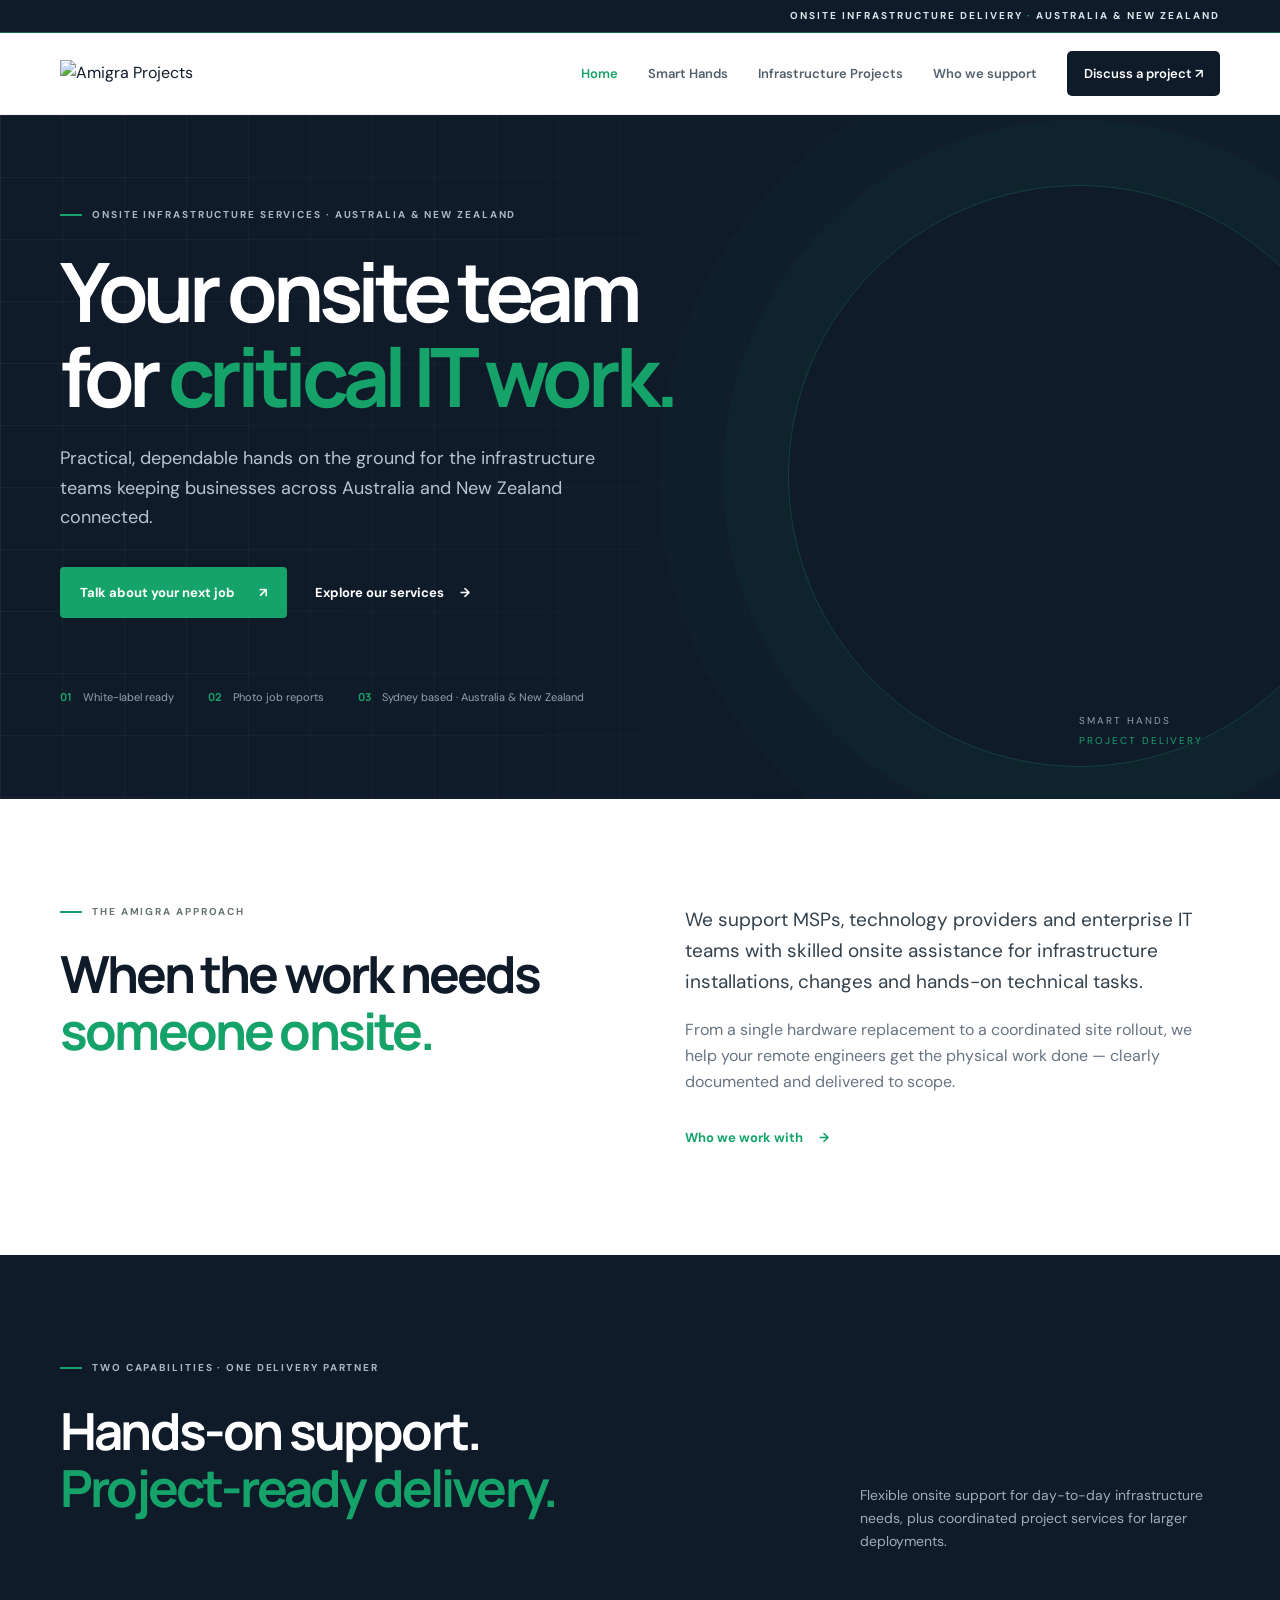
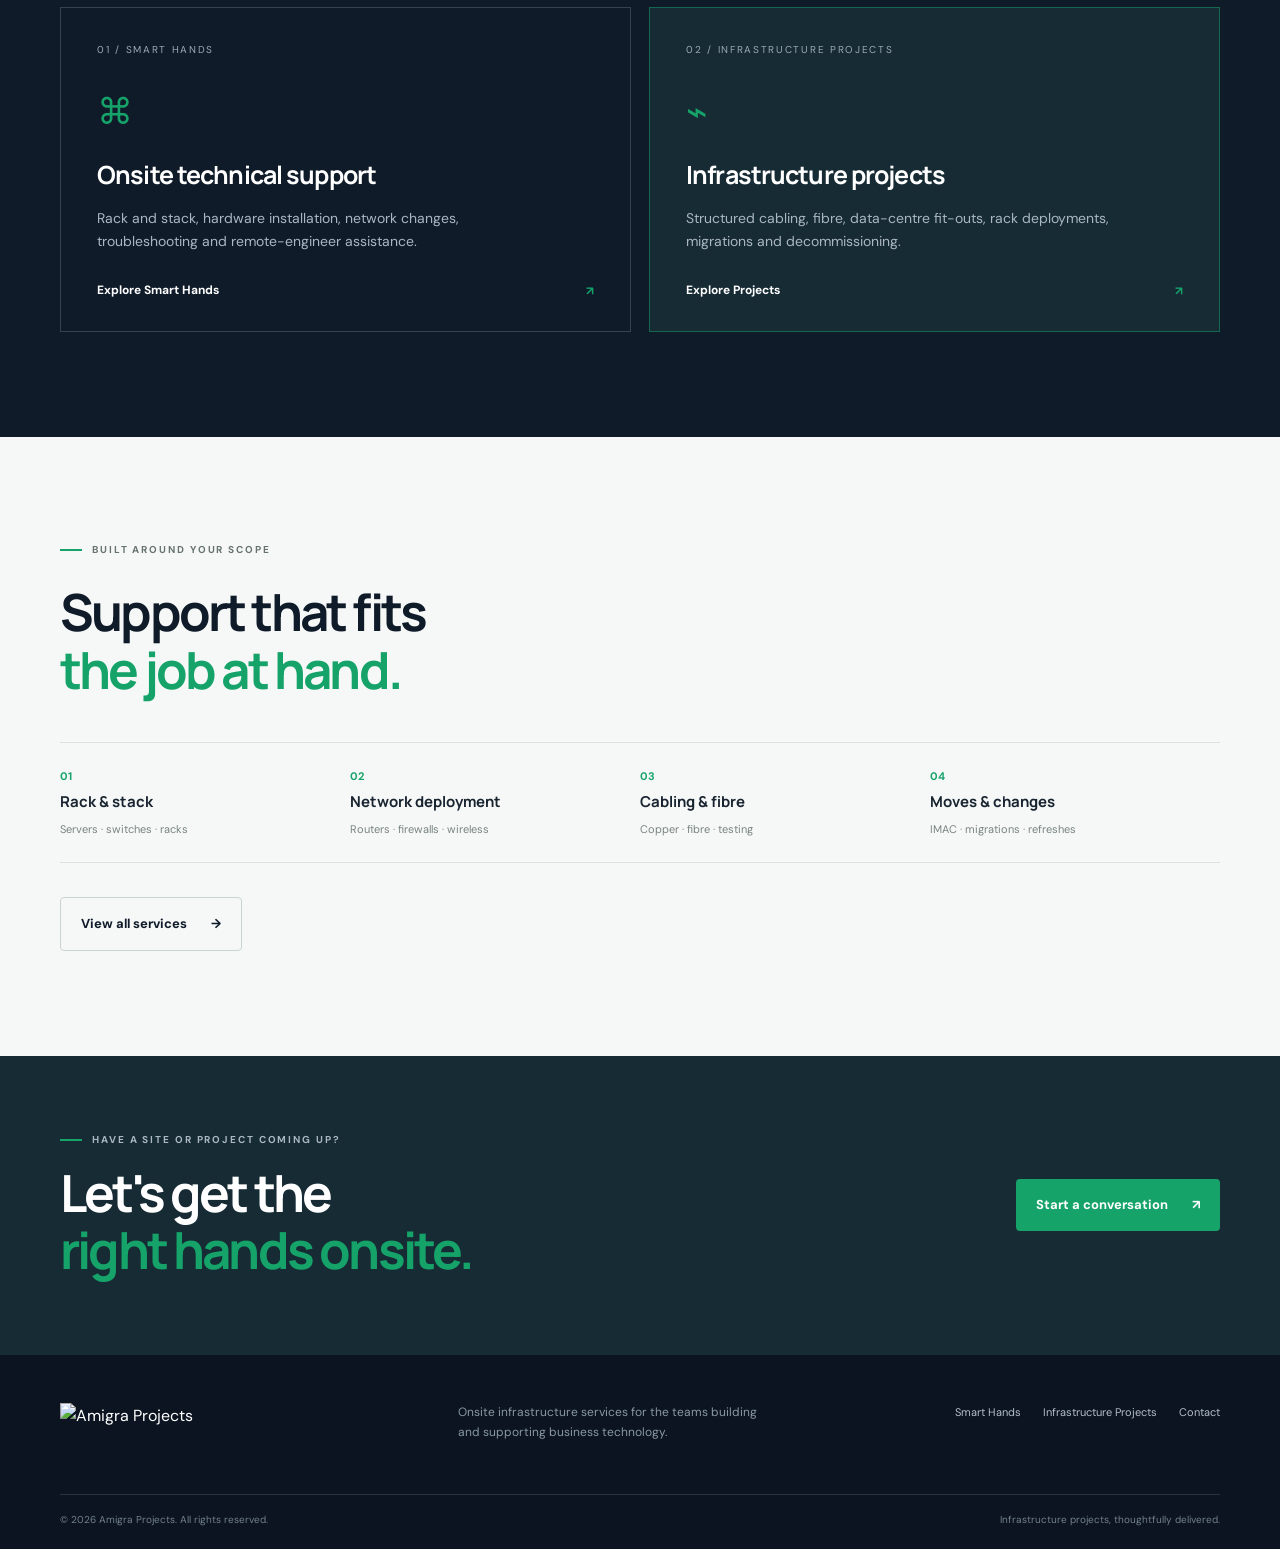
==== index.html @ 5168dd45 "Content fixes: rename projects section, dedupe audiences, proof points, footer and meta cleanup Co-A" ====
<!doctype html>
<html lang="en-AU">
<head>
<meta charset="utf-8"><meta name="viewport" content="width=device-width,initial-scale=1">
<title>Smart Hands by Amigra | Onsite IT Infrastructure Services</title>
<meta name="description" content="Reliable onsite IT infrastructure support across Sydney, Australia and New Zealand. Smart Hands, rack and stack, network deployments and Amigra Projects cabling services.">
<meta name="theme-color" content="#101b2a">
<meta property="og:title" content="Smart Hands by Amigra"><meta property="og:description" content="Onsite infrastructure support and project delivery for IT teams across Australia and New Zealand."><meta property="og:type" content="website">
<link rel="icon" href="assets/favicon.svg" type="image/svg+xml"><link rel="stylesheet" href="assets/styles.css"><script defer src="assets/main.js"></script>
<script type="application/ld+json">{"@context":"https://schema.org","@type":"ProfessionalService","name":"Amigra Projects — Smart Hands & Infrastructure Delivery","areaServed":["Sydney","New South Wales","Australia","New Zealand"],"description":"Onsite IT infrastructure support, data-centre smart hands and structured cabling project services.","telephone":"1300 947 473"}</script>
</head><body>
<div class="top-announcement">ONSITE INFRASTRUCTURE DELIVERY <span>·</span> AUSTRALIA &amp; NEW ZEALAND</div>
<header class="site-header"><div class="container nav-wrap"><a class="brand" href="index.html" aria-label="Smart Hands by Amigra home"><img class="brand-logo" src="https://static.wixstatic.com/media/4914d1_0ee998f72b7040d1827b56de240fd44d~mv2.png" alt="Amigra Projects"></a><button class="menu-toggle" aria-label="Open menu" aria-expanded="false">☰</button><nav class="nav"><a class="active" href="index.html">Home</a><a href="services.html">Smart Hands</a><a href="projects.html">Infrastructure Projects</a><a href="industries.html">Who we support</a><a href="contact.html" class="nav-cta">Discuss a project <span>↗</span></a></nav></div></header>
<main>
<section class="hero"><div class="hero-grid"></div><div class="container hero-inner"><div class="eyebrow"><i></i> ONSITE INFRASTRUCTURE SERVICES · AUSTRALIA &amp; NEW ZEALAND</div><h1>Your onsite team<br>for <em>critical IT work.</em></h1><p class="hero-lead">Practical, dependable hands on the ground for the infrastructure teams keeping businesses across Australia and New Zealand connected.</p><div class="hero-actions"><a class="btn btn-green" href="contact.html">Talk about your next job <span>↗</span></a><a class="text-link light-link" href="services.html">Explore our services <span>→</span></a></div><div class="hero-proof"><span><b>01</b> White-label ready</span><span><b>02</b> Photo job reports</span><span><b>03</b> Sydney based · Australia &amp; New Zealand</span></div></div><div class="hero-side-note">SMART HANDS<br><span>PROJECT DELIVERY</span></div></section>
<section class="intro section"><div class="container split"><div><div class="eyebrow dark"><i></i> THE AMIGRA APPROACH</div><h2>When the work needs<br><em>someone onsite.</em></h2></div><div class="intro-copy"><p class="large">We support MSPs, technology providers and enterprise IT teams with skilled onsite assistance for infrastructure installations, changes and hands-on technical tasks.</p><p>From a single hardware replacement to a coordinated site rollout, we help your remote engineers get the physical work done — clearly documented and delivered to scope.</p><a class="text-link" href="industries.html">Who we work with <span>→</span></a></div></div></section>
<section class="dark-section section"><div class="container"><div class="section-head"><div><div class="eyebrow"><i></i> TWO CAPABILITIES · ONE DELIVERY PARTNER</div><h2>Hands-on support.<br><em>Project-ready delivery.</em></h2></div><p>Flexible onsite support for day-to-day infrastructure needs, plus coordinated project services for larger deployments.</p></div><div class="cap-grid"><a class="cap-card" href="services.html"><div class="cap-no">01 / SMART HANDS</div><div class="cap-icon">⌘</div><h3>Onsite technical support</h3><p>Rack and stack, hardware installation, network changes, troubleshooting and remote-engineer assistance.</p><span class="card-link">Explore Smart Hands <b>↗</b></span></a><a class="cap-card featured" href="projects.html"><div class="cap-no">02 / INFRASTRUCTURE PROJECTS</div><div class="cap-icon">⌁</div><h3>Infrastructure projects</h3><p>Structured cabling, fibre, data-centre fit-outs, rack deployments, migrations and decommissioning.</p><span class="card-link">Explore Projects <b>↗</b></span></a></div></div></section>
<section class="services-strip section"><div class="container"><div class="eyebrow dark"><i></i> BUILT AROUND YOUR SCOPE</div><h2>Support that fits<br><em>the job at hand.</em></h2><div class="service-list"><div><span>01</span><b>Rack &amp; stack</b><small>Servers · switches · racks</small></div><div><span>02</span><b>Network deployment</b><small>Routers · firewalls · wireless</small></div><div><span>03</span><b>Cabling &amp; fibre</b><small>Copper · fibre · testing</small></div><div><span>04</span><b>Moves &amp; changes</b><small>IMAC · migrations · refreshes</small></div></div><a class="btn btn-outline" href="services.html">View all services <span>→</span></a></div></section>
<section class="cta-band"><div class="container cta-inner"><div><div class="eyebrow"><i></i> HAVE A SITE OR PROJECT COMING UP?</div><h2>Let's get the<br><em>right hands onsite.</em></h2></div><a class="btn btn-green" href="contact.html">Start a conversation <span>↗</span></a></div></section>
</main><footer class="footer"><div class="container footer-top"><a class="brand footer-brand" href="index.html"><img class="brand-logo footer-logo" src="https://static.wixstatic.com/media/4914d1_bea591e309a84edfba196f9904a53288~mv2.png" alt="Amigra Projects"></a><p>Onsite infrastructure services for the teams building and supporting business technology.</p><div class="footer-links"><a href="services.html">Smart Hands</a><a href="projects.html">Infrastructure Projects</a><a href="contact.html">Contact</a></div></div><div class="container footer-bottom"><span>© <span data-year></span> Amigra Projects. All rights reserved.</span><span>Infrastructure projects, thoughtfully delivered.</span></div></footer>
</body></html>
---- assets/styles.css ----
@import url('https://fonts.googleapis.com/css2?family=DM+Sans:wght@400;500;600;700&family=Manrope:wght@400;500;600;700;800&display=swap');
:root{--green:#16A36A;--green2:#20bb7c;--navy:#101b2a;--navy2:#172638;--ink:#182330;--muted:#687482;--paper:#f6f8f7;--line:#e4e9e6;--white:#fff}*{box-sizing:border-box}html{scroll-behavior:smooth}body{margin:0;color:var(--ink);background:#fff;font-family:'DM Sans',Arial,sans-serif;font-size:16px;line-height:1.65}h1,h2,h3,b{font-family:Manrope,'DM Sans',sans-serif}h1,h2,h3,p{margin-top:0}h1{font-size:clamp(3rem,6.4vw,5.8rem);line-height:1.04;letter-spacing:-.065em;font-weight:700}h2{font-size:clamp(2.2rem,4vw,3.7rem);line-height:1.12;letter-spacing:-.055em;font-weight:700}h3{letter-spacing:-.035em}.container{width:min(1160px,calc(100% - 48px));margin:auto}.site-header{height:82px;display:flex;align-items:center;background:#fff;position:relative;z-index:20;border-bottom:1px solid #edf0ee}.nav-wrap{display:flex;align-items:center;justify-content:space-between}.brand{display:flex;align-items:center;gap:12px;text-decoration:none;color:var(--navy)}.brand-mark{width:42px;height:42px;border:2px solid var(--navy);border-radius:12px;display:grid;place-items:center;font:800 24px Manrope;position:relative}.brand-mark span{position:absolute;width:9px;height:9px;background:var(--green);border-radius:50%;right:3px;top:3px}.brand-copy{display:flex;flex-direction:column;line-height:1.15}.brand-copy b{font-size:13px;letter-spacing:.12em}.brand-copy small{font-size:9px;letter-spacing:.15em;color:#73808a;margin-top:5px}.nav{display:flex;align-items:center;gap:30px}.nav a{text-decoration:none;color:#53606c;font-size:13px;font-weight:600}.nav a:hover,.nav a.active{color:var(--green)}.nav .nav-cta{background:var(--navy);color:white;padding:12px 17px;border-radius:5px}.nav .nav-cta:hover{background:var(--green);color:white}.menu-toggle{display:none;background:none;border:0;font-size:24px;color:var(--navy)}.hero{background:var(--navy);color:white;min-height:650px;position:relative;overflow:hidden;display:flex;align-items:center}.hero-grid{position:absolute;inset:0;background-image:linear-gradient(rgba(255,255,255,.045) 1px,transparent 1px),linear-gradient(90deg,rgba(255,255,255,.045) 1px,transparent 1px);background-size:62px 62px;mask-image:linear-gradient(90deg,black,transparent 85%)}.hero:after{content:"";position:absolute;width:580px;height:580px;border:1px solid rgba(22,163,106,.28);border-radius:50%;right:-90px;top:70px;box-shadow:0 0 0 65px rgba(22,163,106,.035),0 0 0 130px rgba(22,163,106,.025)}.hero-inner{position:relative;z-index:2;padding:92px 0}.eyebrow{font-size:10px;letter-spacing:.19em;font-weight:700;color:#aab7c4;display:flex;align-items:center;gap:10px;margin-bottom:25px}.eyebrow i{display:inline-block;width:22px;height:2px;background:var(--green)}.eyebrow.dark{color:#66736f}.hero h1{max-width:760px;margin-bottom:25px}.hero h1 em,.page-hero h1 em,.section h2 em,.cta-band h2 em{font-style:normal;color:var(--green)}.hero-lead{max-width:590px;color:#b9c4ce;font-size:18px;line-height:1.65;margin-bottom:34px}.hero-actions{display:flex;align-items:center;gap:28px}.btn{display:inline-flex;align-items:center;justify-content:center;gap:24px;padding:15px 20px;text-decoration:none;font-weight:700;font-size:13px;border-radius:4px;transition:.2s}.btn-green{background:var(--green);color:#fff}.btn-green:hover{background:var(--green2);transform:translateY(-2px)}.text-link{display:inline-flex;gap:16px;align-items:center;color:var(--green);font-weight:700;font-size:13px;text-decoration:none}.light-link{color:#fff}.hero-proof{display:flex;gap:34px;margin-top:70px;color:#93a2af;font-size:11px}.hero-proof b{color:var(--green);margin-right:8px}.hero-side-note{position:absolute;right:6%;bottom:48px;z-index:2;color:#8fa0ad;font-size:10px;letter-spacing:.2em;line-height:2}.hero-side-note span{color:var(--green)}.section{padding:105px 0}.split{display:grid;grid-template-columns:1fr 1fr;gap:90px;align-items:start}.intro{background:#fff}.intro h2,.section h2{color:var(--navy)}.intro-copy{max-width:520px}.large{font-size:19px;line-height:1.65;color:#33414c}.intro-copy p:not(.large){color:var(--muted);margin-bottom:28px}.dark-section{background:var(--navy);color:white}.dark-section h2{color:white}.section-head{display:flex;justify-content:space-between;gap:50px;align-items:end;margin-bottom:48px}.section-head>p{max-width:360px;color:#9eacb8;font-size:14px;margin:0 0 6px}.cap-grid{display:grid;grid-template-columns:1fr 1fr;gap:18px}.cap-card{display:block;padding:34px 36px 30px;border:1px solid #344354;text-decoration:none;color:white;min-height:320px;transition:.25s}.cap-card:hover{border-color:var(--green);transform:translateY(-4px)}.cap-card.featured{background:#172b35;border-color:rgba(22,163,106,.5)}.cap-no{font-size:10px;letter-spacing:.17em;color:#9aabb7}.cap-icon{font-size:36px;color:var(--green);margin:24px 0 12px}.cap-card h3{font-size:25px;margin-bottom:12px}.cap-card p{font-size:14px;color:#aab7c2;max-width:430px}.card-link{display:flex;justify-content:space-between;margin-top:28px;color:#fff;font-size:12px;font-weight:700}.card-link b{color:var(--green)}.services-strip{background:var(--paper)}.services-strip h2{margin-bottom:44px}.service-list{display:grid;grid-template-columns:repeat(4,1fr);border-top:1px solid #dce3df;border-bottom:1px solid #dce3df;margin-bottom:34px}.service-list>div{padding:24px 20px 24px 0;display:flex;flex-direction:column;gap:5px}.service-list span,.detail-card>span,.audience-grid article>span{font-size:11px;color:var(--green);font-weight:700}.service-list b{font-size:15px}.service-list small{font-size:11px;color:#78847f}.btn-outline{border:1px solid #cbd5cf;color:var(--navy)}.btn-outline:hover{border-color:var(--green);color:var(--green)}.cta-band{background:#172b35;color:white;padding:76px 0}.cta-inner{display:flex;justify-content:space-between;align-items:center;gap:40px}.cta-band h2{margin:0;color:#fff;font-size:clamp(2.4rem,4vw,3.6rem)}.cta-band .eyebrow{margin-bottom:16px}.footer{background:#0b1420;color:#a6b1bb;padding:48px 0 20px}.footer-top{display:grid;grid-template-columns:1fr 1fr 1fr;gap:35px;align-items:start;padding-bottom:40px}.footer-brand{color:#fff}.footer-top p{max-width:310px;font-size:12px;color:#8998a5}.footer-links{display:flex;flex-wrap:wrap;gap:12px 22px;justify-content:flex-end}.footer-links a{color:#b4c0c9;text-decoration:none;font-size:11px}.footer-links a:hover{color:var(--green)}.footer-bottom{border-top:1px solid #273340;padding-top:17px;display:flex;justify-content:space-between;font-size:10px;color:#73818d}.page-hero{background:var(--navy);color:white;padding:100px 0 105px;position:relative;overflow:hidden}.page-hero:after{content:"";position:absolute;right:-120px;top:-230px;width:560px;height:560px;border:1px solid rgba(22,163,106,.3);border-radius:50%;box-shadow:0 0 0 60px rgba(22,163,106,.035),0 0 0 120px rgba(22,163,106,.025)}.page-hero .container{position:relative;z-index:1}.page-hero h1{font-size:clamp(3rem,5.7vw,5rem);margin-bottom:22px}.page-hero p{max-width:650px;color:#b4c0ca;font-size:17px}.detail-grid{display:grid;grid-template-columns:repeat(3,1fr);gap:14px}.detail-card{padding:27px 26px 25px;border:1px solid var(--line);min-height:225px;background:#fff}.detail-card h3{font-size:19px;color:var(--navy);margin:18px 0 10px}.detail-card p{font-size:13px;color:#697681;line-height:1.65;margin-bottom:15px}.detail-card small{font-size:10px;line-height:1.6;color:var(--green);font-weight:600}.light-head>p{color:#718079}.process-list>div{display:flex;gap:25px;padding:0 0 24px;margin-bottom:24px;border-bottom:1px solid #314152}.process-list>div>b{font-size:12px;color:var(--green)}.process-list h3{font-size:17px;margin:0 0 7px}.process-list p{font-size:13px;color:#a7b4bf;margin:0}.project-hero{background:#f2f6f3;color:var(--navy)}.project-hero .eyebrow{color:#60706a}.project-hero h1{color:var(--navy)}.project-hero p{color:#65736e}.project-hero:after{border-color:rgba(22,163,106,.24)}.green-word{color:var(--green)!important}.project-wordmark{margin-top:28px;display:flex;flex-direction:column;line-height:1}.project-wordmark span{font:800 48px Manrope;letter-spacing:-.08em;color:#141c22}.project-wordmark b{font-size:11px;letter-spacing:.28em;color:var(--green);margin-top:6px}.fine-print{font-size:11px;color:#78847f;margin-top:25px;max-width:850px}.audience-grid{display:grid;grid-template-columns:repeat(3,1fr);gap:0;border-top:1px solid var(--line);border-left:1px solid var(--line)}.audience-grid article{padding:30px;border-right:1px solid var(--line);border-bottom:1px solid var(--line);min-height:205px}.audience-grid h3{font-size:19px;color:var(--navy);margin:20px 0 9px}.audience-grid p{font-size:13px;color:#718079;margin:0}.contact-hero{padding-bottom:90px}.contact-layout{display:grid;grid-template-columns:1fr 1fr;gap:90px}.contact-layout h2{color:var(--navy)}.contact-note{margin-top:40px;padding-top:22px;border-top:1px solid var(--line);display:flex;flex-direction:column;gap:7px;font-size:13px}.contact-note span{color:#718079}.contact-note a{color:var(--green);font-weight:700;text-decoration:none;margin-top:8px}.contact-panel{background:var(--paper);padding:36px}.contact-panel h3{font-size:23px;color:var(--navy)}.contact-panel p{color:#65736e;font-size:14px}.contact-panel small{display:block;color:#7b8782;font-size:11px;margin-top:17px}.full{width:100%}
@media(max-width:850px){.nav{gap:15px}.nav a{font-size:11px}.hero{min-height:610px}.split{gap:45px}.section{padding:78px 0}.detail-grid{grid-template-columns:repeat(2,1fr)}.audience-grid{grid-template-columns:repeat(2,1fr)}.footer-top{grid-template-columns:1fr 1fr}.footer-links{justify-content:flex-start;grid-column:1/-1}}
@media(max-width:650px){.container{width:min(100% - 36px,1160px)}.site-header{height:72px}.menu-toggle{display:block}.nav{display:none;position:absolute;top:71px;left:0;right:0;background:#fff;padding:18px 24px 24px;box-shadow:0 15px 20px rgba(0,0,0,.1);align-items:stretch;flex-direction:column;gap:0}.nav.open{display:flex}.nav a{padding:13px 0;font-size:13px}.nav .nav-cta{padding:13px 15px;margin-top:8px}.hero-inner{padding:75px 0}.hero{min-height:620px}.hero h1{font-size:clamp(2.9rem,13vw,4.5rem)}.hero-lead{font-size:16px}.hero-actions{align-items:flex-start;flex-direction:column;gap:18px}.hero-proof{flex-direction:column;gap:10px;margin-top:45px}.hero-side-note{display:none}.split,.contact-layout{grid-template-columns:1fr;gap:35px}.section-head{display:block}.section-head>p{margin-top:20px}.cap-grid{grid-template-columns:1fr}.cap-card{min-height:275px;padding:28px}.service-list{grid-template-columns:repeat(2,1fr)}.service-list>div{padding:18px 10px 18px 0}.cta-inner{display:block}.cta-inner .btn{margin-top:28px}.footer-top{grid-template-columns:1fr;gap:20px}.footer-links{grid-column:auto;justify-content:flex-start}.footer-bottom{flex-direction:column;gap:7px}.page-hero{padding:75px 0 80px}.page-hero h1{font-size:clamp(2.8rem,12vw,4.3rem)}.detail-grid,.audience-grid{grid-template-columns:1fr}.detail-card{min-height:auto}.audience-grid article{min-height:auto;padding:24px}.project-wordmark span{font-size:42px}.contact-panel{padding:27px}}
.brand-logo{display:block;width:172px;height:auto;max-height:58px;object-fit:contain}.brand{flex-shrink:0}
.footer-brand .footer-logo{width:160px;height:auto;max-height:56px;object-fit:contain}

/* ---- Contact form (GitHub Pages version) ---- */
.contact-form{display:flex;flex-direction:column;gap:14px;margin-top:22px}.contact-form .row{display:grid;grid-template-columns:1fr 1fr;gap:14px}.contact-form label{display:flex;flex-direction:column;gap:6px;font-size:11px;font-weight:700;letter-spacing:.08em;text-transform:uppercase;color:#4d5b57}.contact-form input,.contact-form select,.contact-form textarea{font:inherit;font-size:14px;color:var(--ink);background:#fff;border:1px solid #d6dfda;border-radius:4px;padding:12px 13px;width:100%;transition:border-color .2s}.contact-form textarea{min-height:120px;resize:vertical}.contact-form input:focus,.contact-form select:focus,.contact-form textarea:focus{outline:none;border-color:var(--green);box-shadow:0 0 0 3px rgba(22,163,106,.12)}.contact-form button{border:0;cursor:pointer;font-family:inherit}.contact-form button:disabled{opacity:.6;cursor:wait}.hp{position:absolute!important;left:-9999px!important}.form-status{font-size:13px;margin:0;min-height:1em}.form-status.ok{color:var(--green);font-weight:700}.form-status.err{color:#c0392b;font-weight:700}
@media(max-width:650px){.contact-form .row{grid-template-columns:1fr}}

/* ---- Top announcement bar (all pages) ---- */
.top-announcement{background:#101b2a;color:#dce5e9;text-align:right;padding:9px max(24px,calc((100vw - 1160px)/2));font:700 10px/1.4 'DM Sans',Arial,sans-serif;letter-spacing:.2em;text-transform:uppercase;border-bottom:1px solid rgba(22,163,106,.55)}.top-announcement span{color:#16A36A}@media(max-width:650px){.top-announcement{font-size:9px;letter-spacing:.12em;padding:9px 18px}}
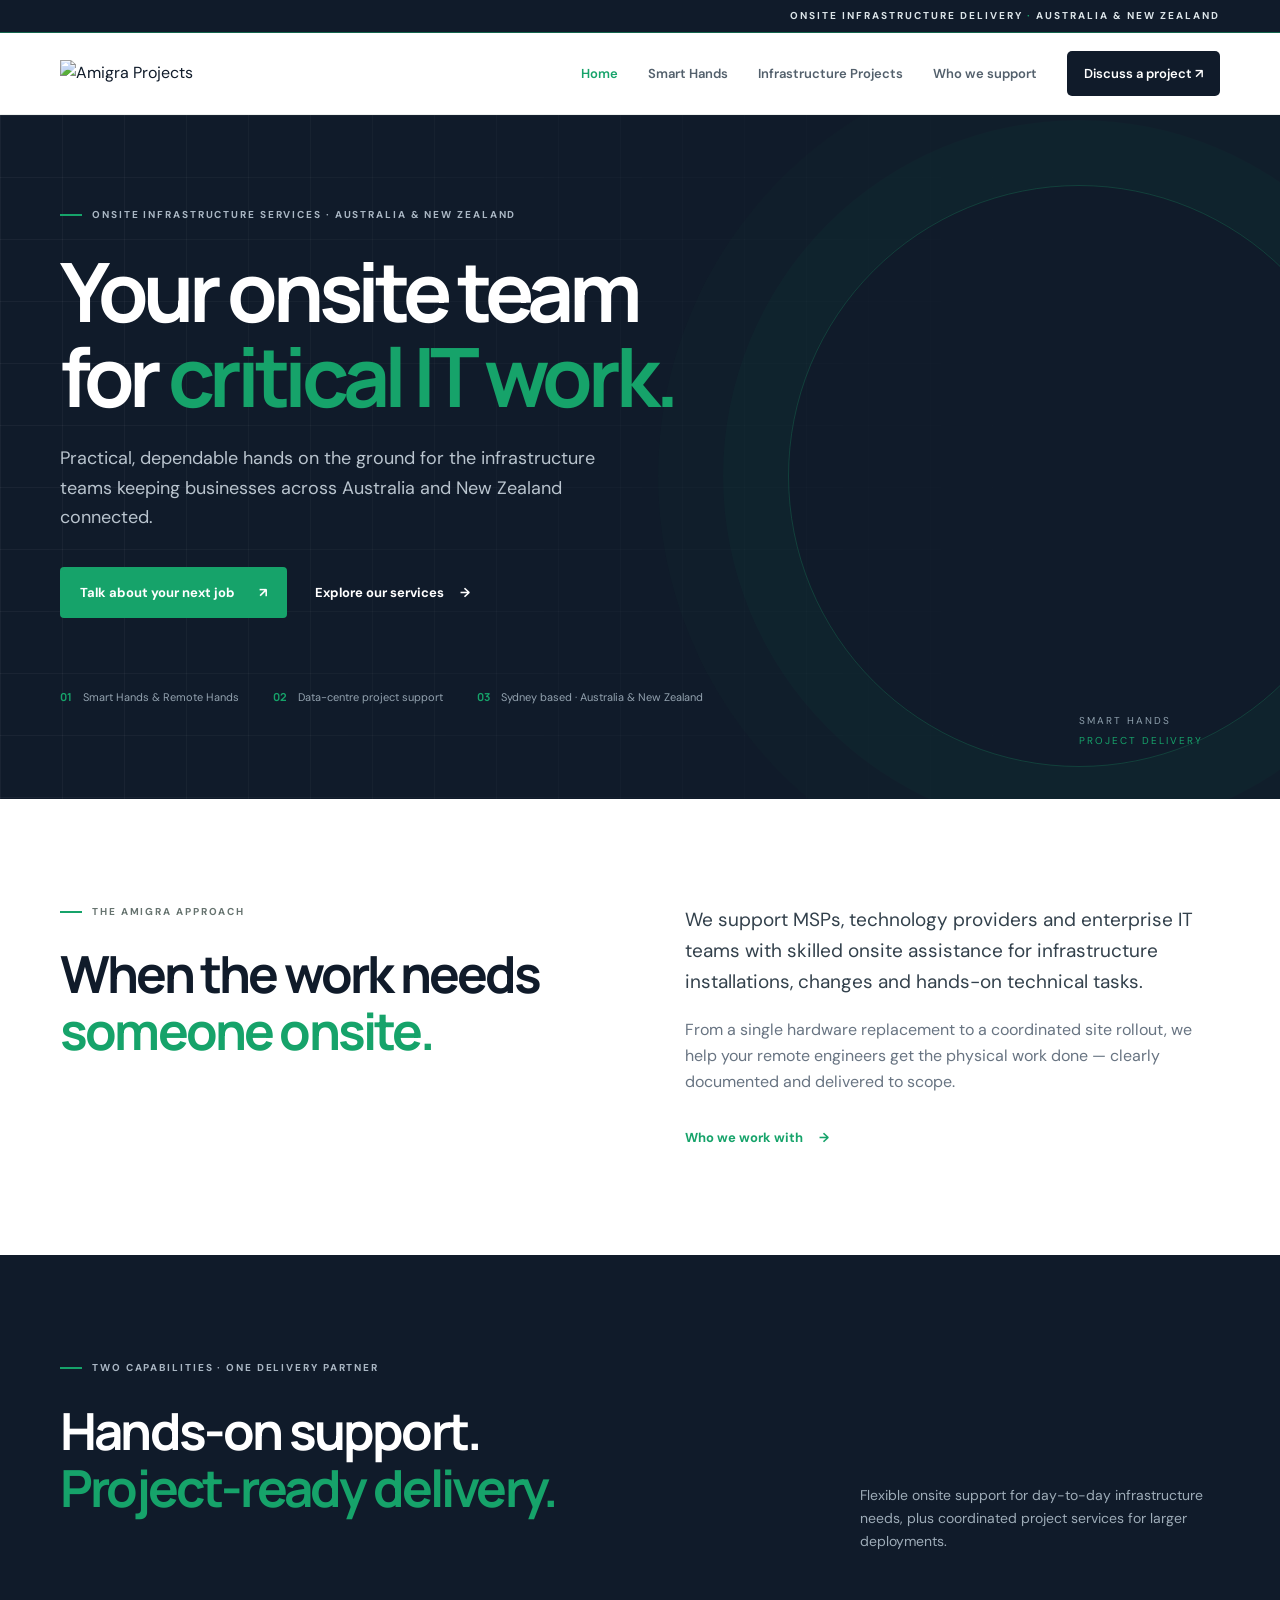
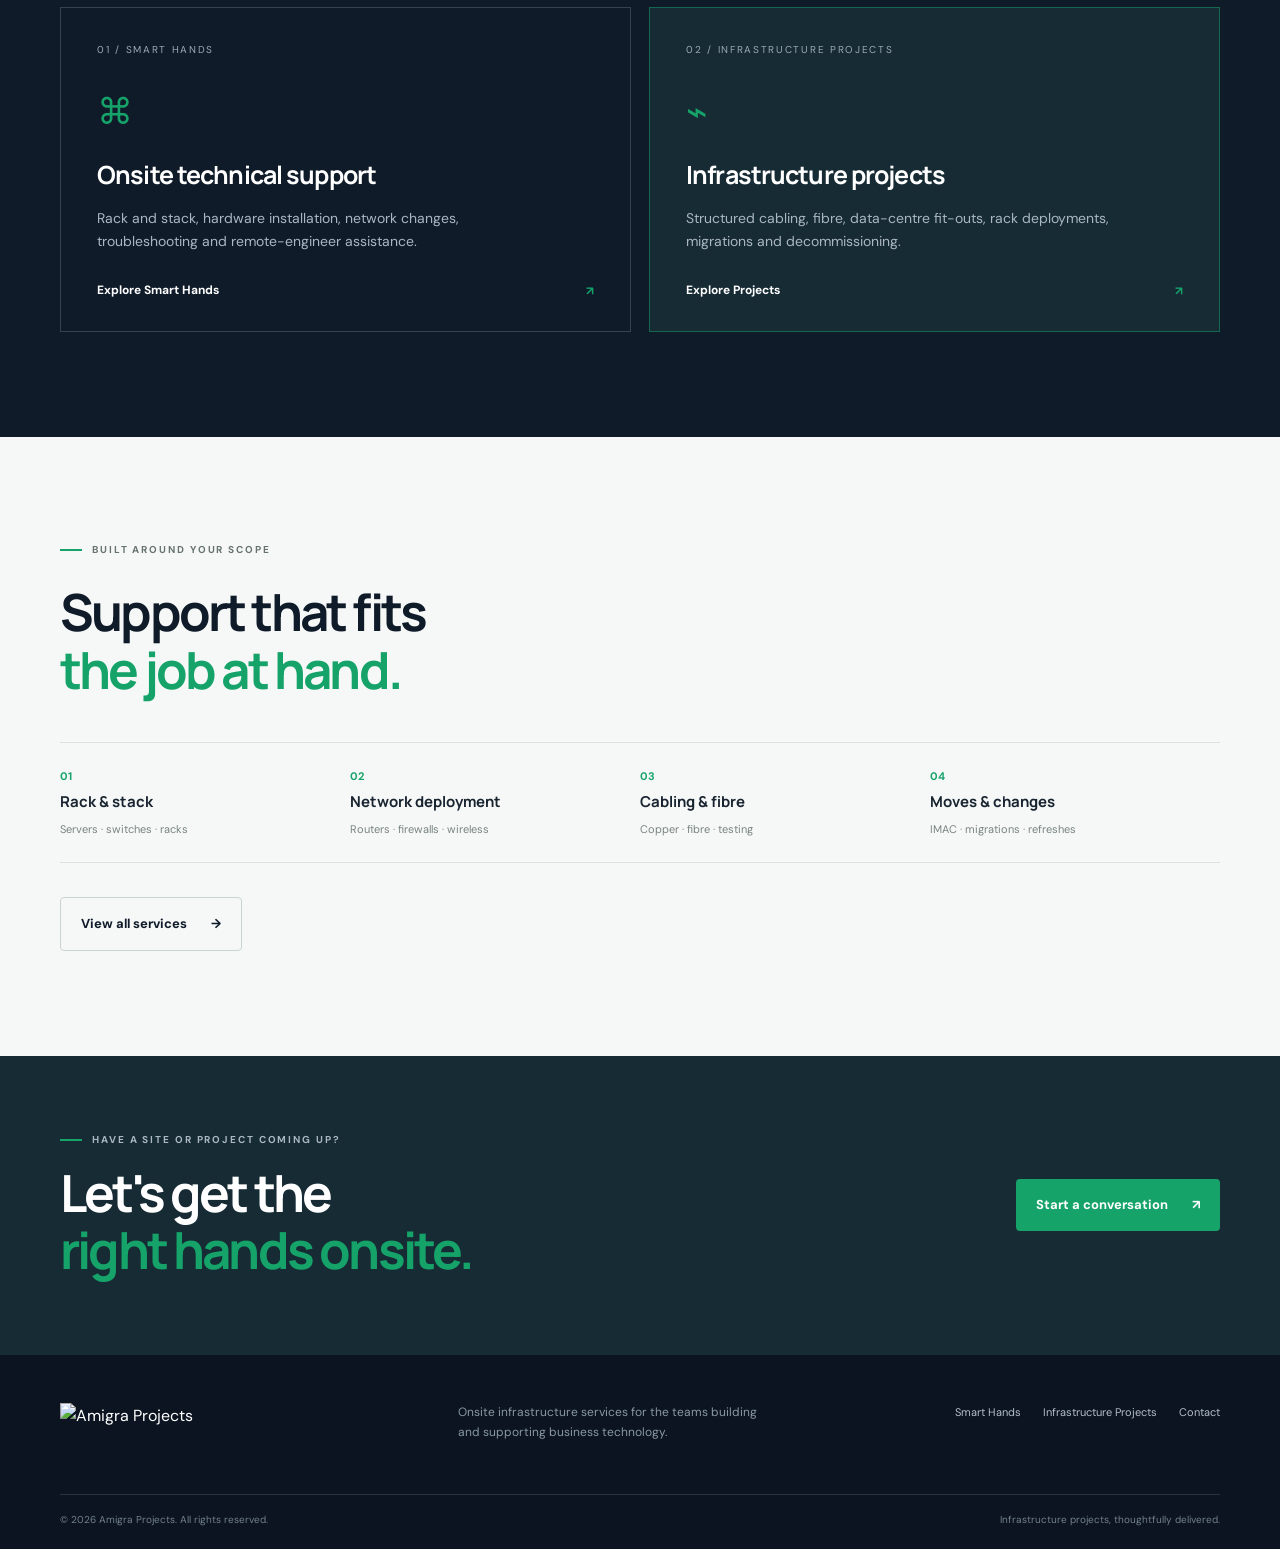
==== commit 109cf1ad: "Update home proof points Co-Authored-By: Claude Opus 5.5 <noreply@anthropic.com> Claude-Session: htt" ====
--- a/index.html
+++ b/index.html
@@ -12,7 +12,7 @@
 <div class="top-announcement">ONSITE INFRASTRUCTURE DELIVERY <span>·</span> AUSTRALIA &amp; NEW ZEALAND</div>
 <header class="site-header"><div class="container nav-wrap"><a class="brand" href="index.html" aria-label="Smart Hands by Amigra home"><img class="brand-logo" src="https://static.wixstatic.com/media/4914d1_0ee998f72b7040d1827b56de240fd44d~mv2.png" alt="Amigra Projects"></a><button class="menu-toggle" aria-label="Open menu" aria-expanded="false">☰</button><nav class="nav"><a class="active" href="index.html">Home</a><a href="services.html">Smart Hands</a><a href="projects.html">Infrastructure Projects</a><a href="industries.html">Who we support</a><a href="contact.html" class="nav-cta">Discuss a project <span>↗</span></a></nav></div></header>
 <main>
-<section class="hero"><div class="hero-grid"></div><div class="container hero-inner"><div class="eyebrow"><i></i> ONSITE INFRASTRUCTURE SERVICES · AUSTRALIA &amp; NEW ZEALAND</div><h1>Your onsite team<br>for <em>critical IT work.</em></h1><p class="hero-lead">Practical, dependable hands on the ground for the infrastructure teams keeping businesses across Australia and New Zealand connected.</p><div class="hero-actions"><a class="btn btn-green" href="contact.html">Talk about your next job <span>↗</span></a><a class="text-link light-link" href="services.html">Explore our services <span>→</span></a></div><div class="hero-proof"><span><b>01</b> White-label ready</span><span><b>02</b> Photo job reports</span><span><b>03</b> Sydney based · Australia &amp; New Zealand</span></div></div><div class="hero-side-note">SMART HANDS<br><span>PROJECT DELIVERY</span></div></section>
+<section class="hero"><div class="hero-grid"></div><div class="container hero-inner"><div class="eyebrow"><i></i> ONSITE INFRASTRUCTURE SERVICES · AUSTRALIA &amp; NEW ZEALAND</div><h1>Your onsite team<br>for <em>critical IT work.</em></h1><p class="hero-lead">Practical, dependable hands on the ground for the infrastructure teams keeping businesses across Australia and New Zealand connected.</p><div class="hero-actions"><a class="btn btn-green" href="contact.html">Talk about your next job <span>↗</span></a><a class="text-link light-link" href="services.html">Explore our services <span>→</span></a></div><div class="hero-proof"><span><b>01</b> Smart Hands &amp; Remote Hands</span><span><b>02</b> Data-centre project support</span><span><b>03</b> Sydney based · Australia &amp; New Zealand</span></div></div><div class="hero-side-note">SMART HANDS<br><span>PROJECT DELIVERY</span></div></section>
 <section class="intro section"><div class="container split"><div><div class="eyebrow dark"><i></i> THE AMIGRA APPROACH</div><h2>When the work needs<br><em>someone onsite.</em></h2></div><div class="intro-copy"><p class="large">We support MSPs, technology providers and enterprise IT teams with skilled onsite assistance for infrastructure installations, changes and hands-on technical tasks.</p><p>From a single hardware replacement to a coordinated site rollout, we help your remote engineers get the physical work done — clearly documented and delivered to scope.</p><a class="text-link" href="industries.html">Who we work with <span>→</span></a></div></div></section>
 <section class="dark-section section"><div class="container"><div class="section-head"><div><div class="eyebrow"><i></i> TWO CAPABILITIES · ONE DELIVERY PARTNER</div><h2>Hands-on support.<br><em>Project-ready delivery.</em></h2></div><p>Flexible onsite support for day-to-day infrastructure needs, plus coordinated project services for larger deployments.</p></div><div class="cap-grid"><a class="cap-card" href="services.html"><div class="cap-no">01 / SMART HANDS</div><div class="cap-icon">⌘</div><h3>Onsite technical support</h3><p>Rack and stack, hardware installation, network changes, troubleshooting and remote-engineer assistance.</p><span class="card-link">Explore Smart Hands <b>↗</b></span></a><a class="cap-card featured" href="projects.html"><div class="cap-no">02 / INFRASTRUCTURE PROJECTS</div><div class="cap-icon">⌁</div><h3>Infrastructure projects</h3><p>Structured cabling, fibre, data-centre fit-outs, rack deployments, migrations and decommissioning.</p><span class="card-link">Explore Projects <b>↗</b></span></a></div></div></section>
 <section class="services-strip section"><div class="container"><div class="eyebrow dark"><i></i> BUILT AROUND YOUR SCOPE</div><h2>Support that fits<br><em>the job at hand.</em></h2><div class="service-list"><div><span>01</span><b>Rack &amp; stack</b><small>Servers · switches · racks</small></div><div><span>02</span><b>Network deployment</b><small>Routers · firewalls · wireless</small></div><div><span>03</span><b>Cabling &amp; fibre</b><small>Copper · fibre · testing</small></div><div><span>04</span><b>Moves &amp; changes</b><small>IMAC · migrations · refreshes</small></div></div><a class="btn btn-outline" href="services.html">View all services <span>→</span></a></div></section>
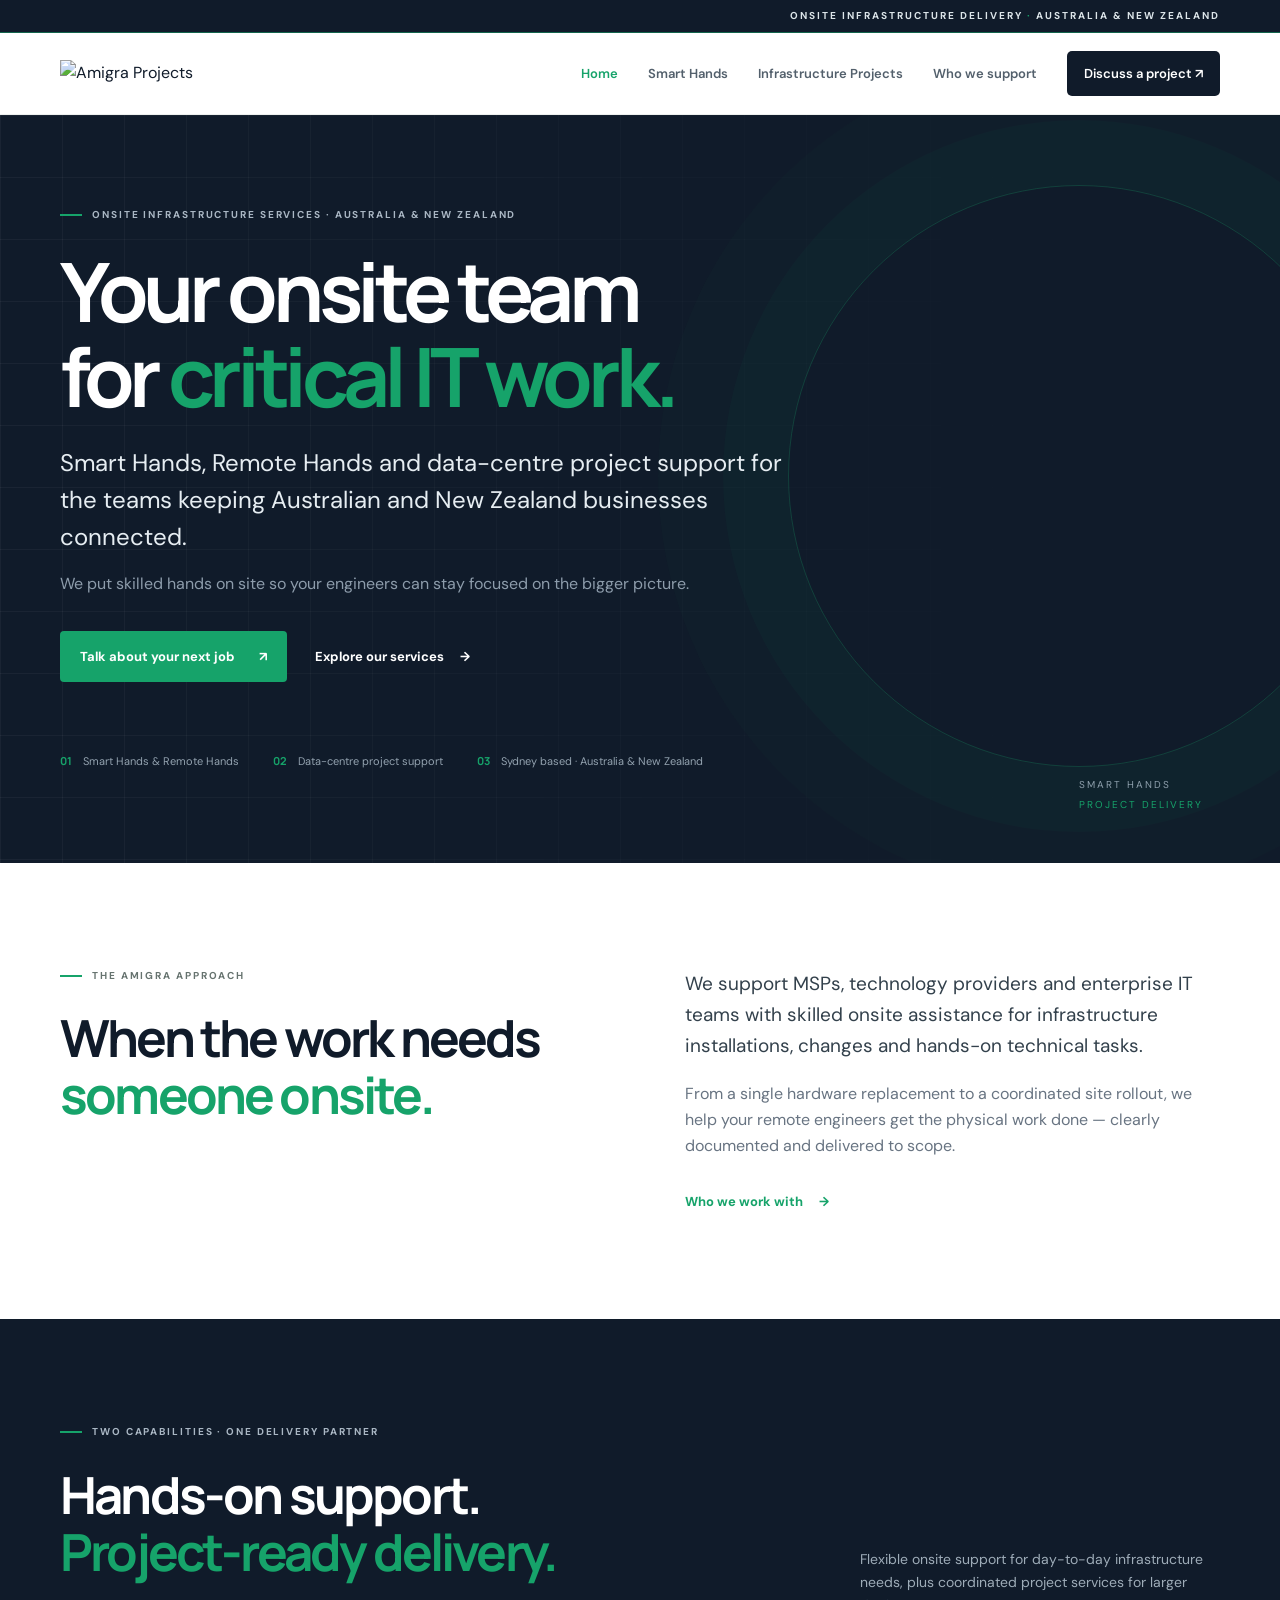
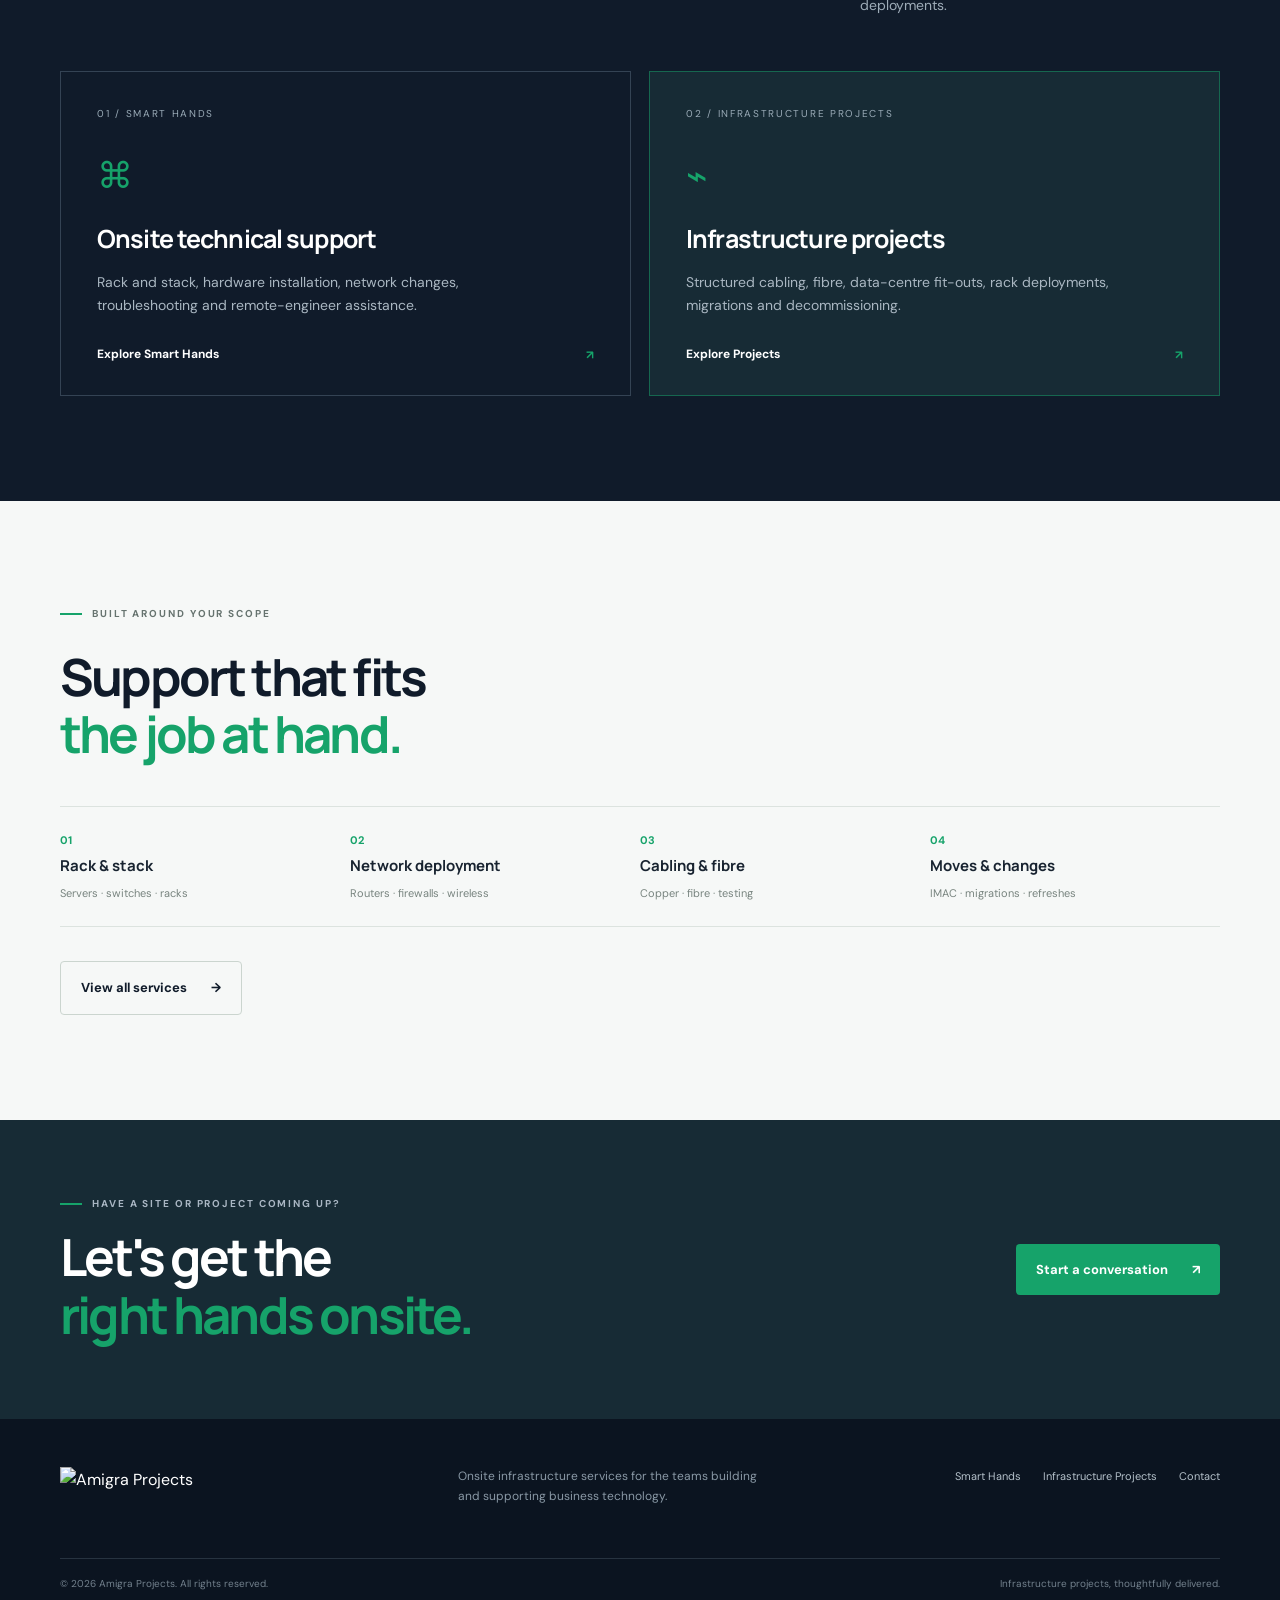
==== commit 74b302a9: "Home hero: new two-tone intro copy Co-Authored-By: Claude Opus 5.5 <noreply@anthropic.com> Claude-Se" ====
--- a/index.html
+++ b/index.html
@@ -12,7 +12,7 @@
 <div class="top-announcement">ONSITE INFRASTRUCTURE DELIVERY <span>·</span> AUSTRALIA &amp; NEW ZEALAND</div>
 <header class="site-header"><div class="container nav-wrap"><a class="brand" href="index.html" aria-label="Smart Hands by Amigra home"><img class="brand-logo" src="https://static.wixstatic.com/media/4914d1_0ee998f72b7040d1827b56de240fd44d~mv2.png" alt="Amigra Projects"></a><button class="menu-toggle" aria-label="Open menu" aria-expanded="false">☰</button><nav class="nav"><a class="active" href="index.html">Home</a><a href="services.html">Smart Hands</a><a href="projects.html">Infrastructure Projects</a><a href="industries.html">Who we support</a><a href="contact.html" class="nav-cta">Discuss a project <span>↗</span></a></nav></div></header>
 <main>
-<section class="hero"><div class="hero-grid"></div><div class="container hero-inner"><div class="eyebrow"><i></i> ONSITE INFRASTRUCTURE SERVICES · AUSTRALIA &amp; NEW ZEALAND</div><h1>Your onsite team<br>for <em>critical IT work.</em></h1><p class="hero-lead">Practical, dependable hands on the ground for the infrastructure teams keeping businesses across Australia and New Zealand connected.</p><div class="hero-actions"><a class="btn btn-green" href="contact.html">Talk about your next job <span>↗</span></a><a class="text-link light-link" href="services.html">Explore our services <span>→</span></a></div><div class="hero-proof"><span><b>01</b> Smart Hands &amp; Remote Hands</span><span><b>02</b> Data-centre project support</span><span><b>03</b> Sydney based · Australia &amp; New Zealand</span></div></div><div class="hero-side-note">SMART HANDS<br><span>PROJECT DELIVERY</span></div></section>
+<section class="hero"><div class="hero-grid"></div><div class="container hero-inner"><div class="eyebrow"><i></i> ONSITE INFRASTRUCTURE SERVICES · AUSTRALIA &amp; NEW ZEALAND</div><h1>Your onsite team<br>for <em>critical IT work.</em></h1><p class="hero-lead hero-lead-strong">Smart Hands, Remote Hands and data-centre project support for the teams keeping Australian and New Zealand businesses connected.</p><p class="hero-sub">We put skilled hands on site so your engineers can stay focused on the bigger picture.</p><div class="hero-actions"><a class="btn btn-green" href="contact.html">Talk about your next job <span>↗</span></a><a class="text-link light-link" href="services.html">Explore our services <span>→</span></a></div><div class="hero-proof"><span><b>01</b> Smart Hands &amp; Remote Hands</span><span><b>02</b> Data-centre project support</span><span><b>03</b> Sydney based · Australia &amp; New Zealand</span></div></div><div class="hero-side-note">SMART HANDS<br><span>PROJECT DELIVERY</span></div></section>
 <section class="intro section"><div class="container split"><div><div class="eyebrow dark"><i></i> THE AMIGRA APPROACH</div><h2>When the work needs<br><em>someone onsite.</em></h2></div><div class="intro-copy"><p class="large">We support MSPs, technology providers and enterprise IT teams with skilled onsite assistance for infrastructure installations, changes and hands-on technical tasks.</p><p>From a single hardware replacement to a coordinated site rollout, we help your remote engineers get the physical work done — clearly documented and delivered to scope.</p><a class="text-link" href="industries.html">Who we work with <span>→</span></a></div></div></section>
 <section class="dark-section section"><div class="container"><div class="section-head"><div><div class="eyebrow"><i></i> TWO CAPABILITIES · ONE DELIVERY PARTNER</div><h2>Hands-on support.<br><em>Project-ready delivery.</em></h2></div><p>Flexible onsite support for day-to-day infrastructure needs, plus coordinated project services for larger deployments.</p></div><div class="cap-grid"><a class="cap-card" href="services.html"><div class="cap-no">01 / SMART HANDS</div><div class="cap-icon">⌘</div><h3>Onsite technical support</h3><p>Rack and stack, hardware installation, network changes, troubleshooting and remote-engineer assistance.</p><span class="card-link">Explore Smart Hands <b>↗</b></span></a><a class="cap-card featured" href="projects.html"><div class="cap-no">02 / INFRASTRUCTURE PROJECTS</div><div class="cap-icon">⌁</div><h3>Infrastructure projects</h3><p>Structured cabling, fibre, data-centre fit-outs, rack deployments, migrations and decommissioning.</p><span class="card-link">Explore Projects <b>↗</b></span></a></div></div></section>
 <section class="services-strip section"><div class="container"><div class="eyebrow dark"><i></i> BUILT AROUND YOUR SCOPE</div><h2>Support that fits<br><em>the job at hand.</em></h2><div class="service-list"><div><span>01</span><b>Rack &amp; stack</b><small>Servers · switches · racks</small></div><div><span>02</span><b>Network deployment</b><small>Routers · firewalls · wireless</small></div><div><span>03</span><b>Cabling &amp; fibre</b><small>Copper · fibre · testing</small></div><div><span>04</span><b>Moves &amp; changes</b><small>IMAC · migrations · refreshes</small></div></div><a class="btn btn-outline" href="services.html">View all services <span>→</span></a></div></section>
--- a/assets/styles.css
+++ b/assets/styles.css
@@ -11,3 +11,18 @@
 
 /* ---- Top announcement bar (all pages) ---- */
 .top-announcement{background:#101b2a;color:#dce5e9;text-align:right;padding:9px max(24px,calc((100vw - 1160px)/2));font:700 10px/1.4 'DM Sans',Arial,sans-serif;letter-spacing:.2em;text-transform:uppercase;border-bottom:1px solid rgba(22,163,106,.55)}.top-announcement span{color:#16A36A}@media(max-width:650px){.top-announcement{font-size:9px;letter-spacing:.12em;padding:9px 18px}}
+
+/* ---- Sticky header that slims on scroll ---- */
+.site-header{position:sticky;top:0;transition:height .25s ease,box-shadow .25s ease}
+.site-header .brand-logo{transition:width .25s ease,max-height .25s ease}
+.nav a,.nav .nav-cta{transition:padding .25s ease,font-size .25s ease,background .2s,color .2s}
+.site-header.scrolled{height:54px;box-shadow:0 6px 22px rgba(16,27,42,.09)}
+.site-header.scrolled .brand-logo{width:118px;max-height:36px}
+.site-header.scrolled .nav a{font-size:12px}
+.site-header.scrolled .nav .nav-cta{padding:8px 13px;font-size:11.5px;border-radius:4px}
+@media(max-width:650px){.nav{top:100%}.site-header.scrolled{height:50px}.site-header.scrolled .brand-logo{width:108px;max-height:34px}.site-header.scrolled .nav a{font-size:13px}.site-header.scrolled .nav .nav-cta{padding:13px 15px;font-size:13px}}
+
+/* ---- Home hero: two-tone intro copy ---- */
+.hero .hero-lead-strong{max-width:760px;color:#e6edf2;font-size:clamp(19px,2vw,24px);line-height:1.55;font-weight:400;margin-bottom:16px}
+.hero .hero-sub{max-width:640px;color:#8d9cab;font-size:16px;line-height:1.6;margin:0 0 34px}
+@media(max-width:650px){.hero .hero-lead-strong{font-size:18px}.hero .hero-sub{font-size:15px}}
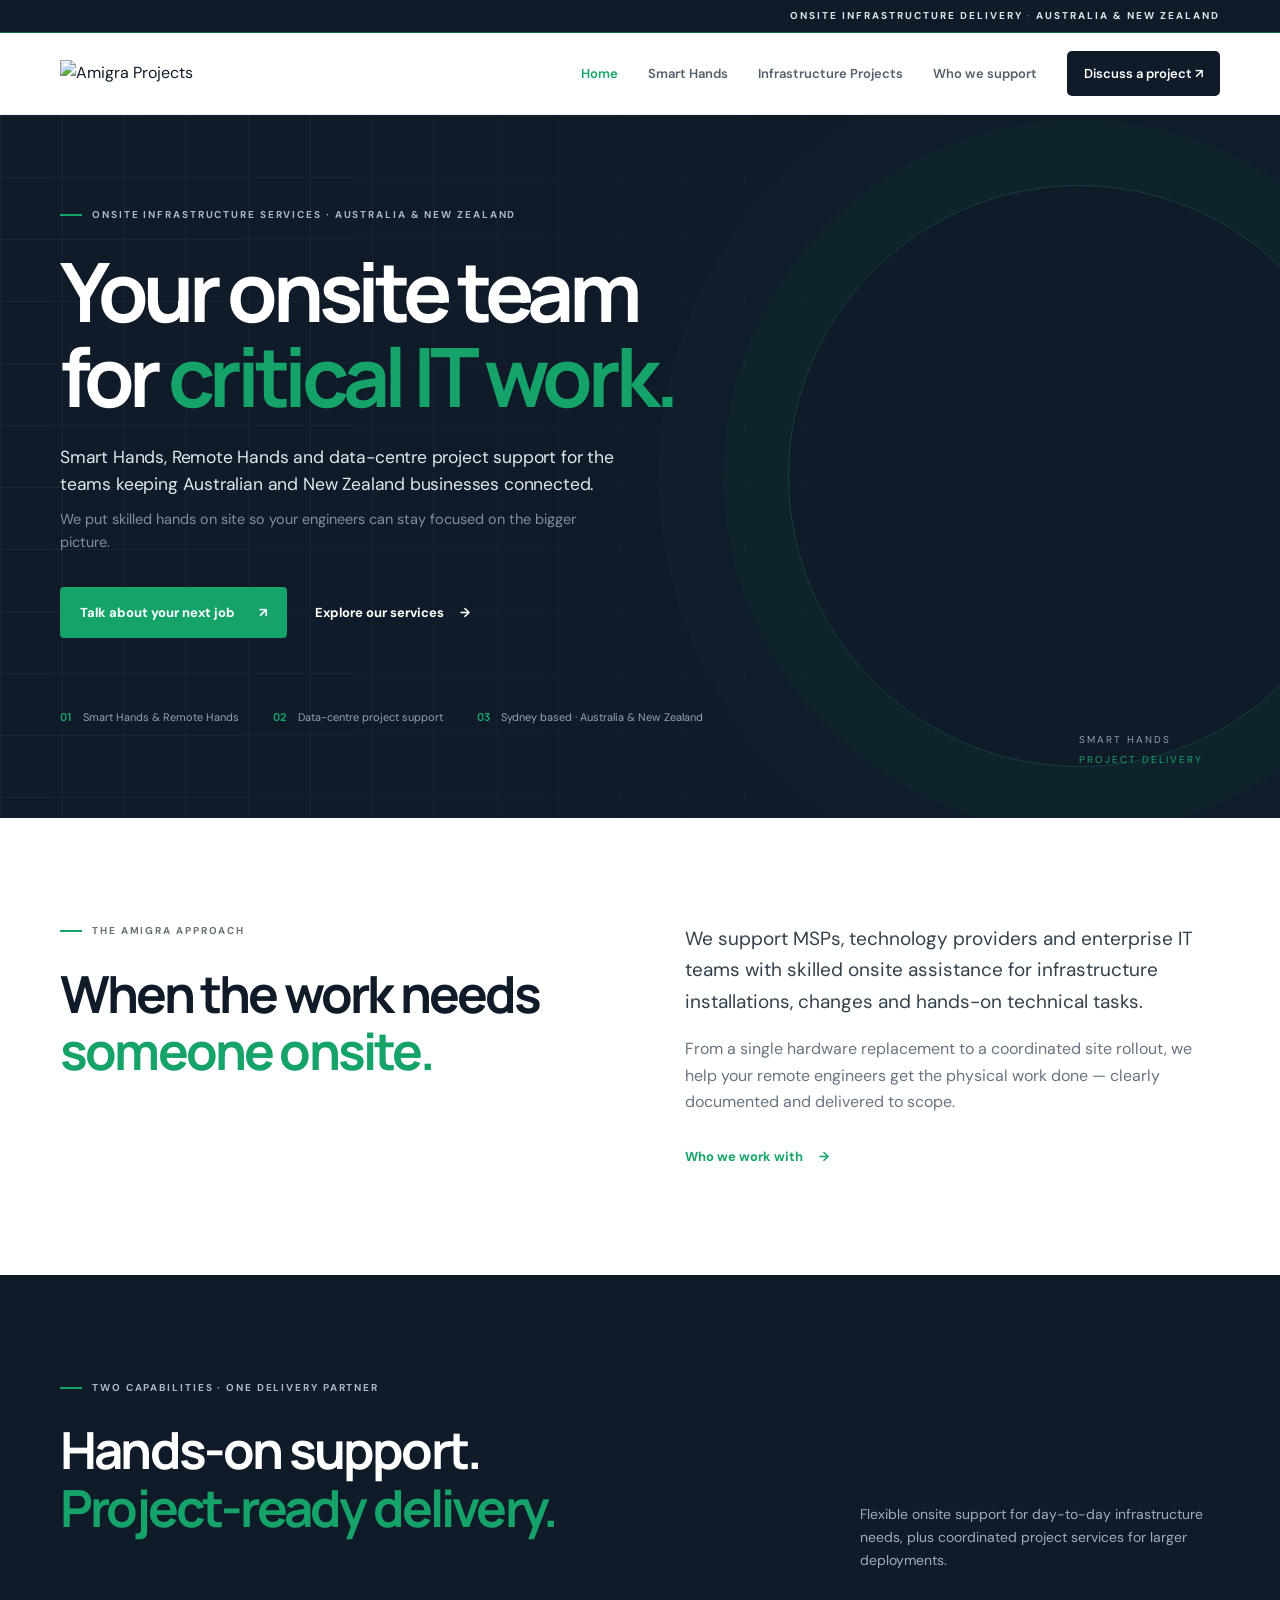
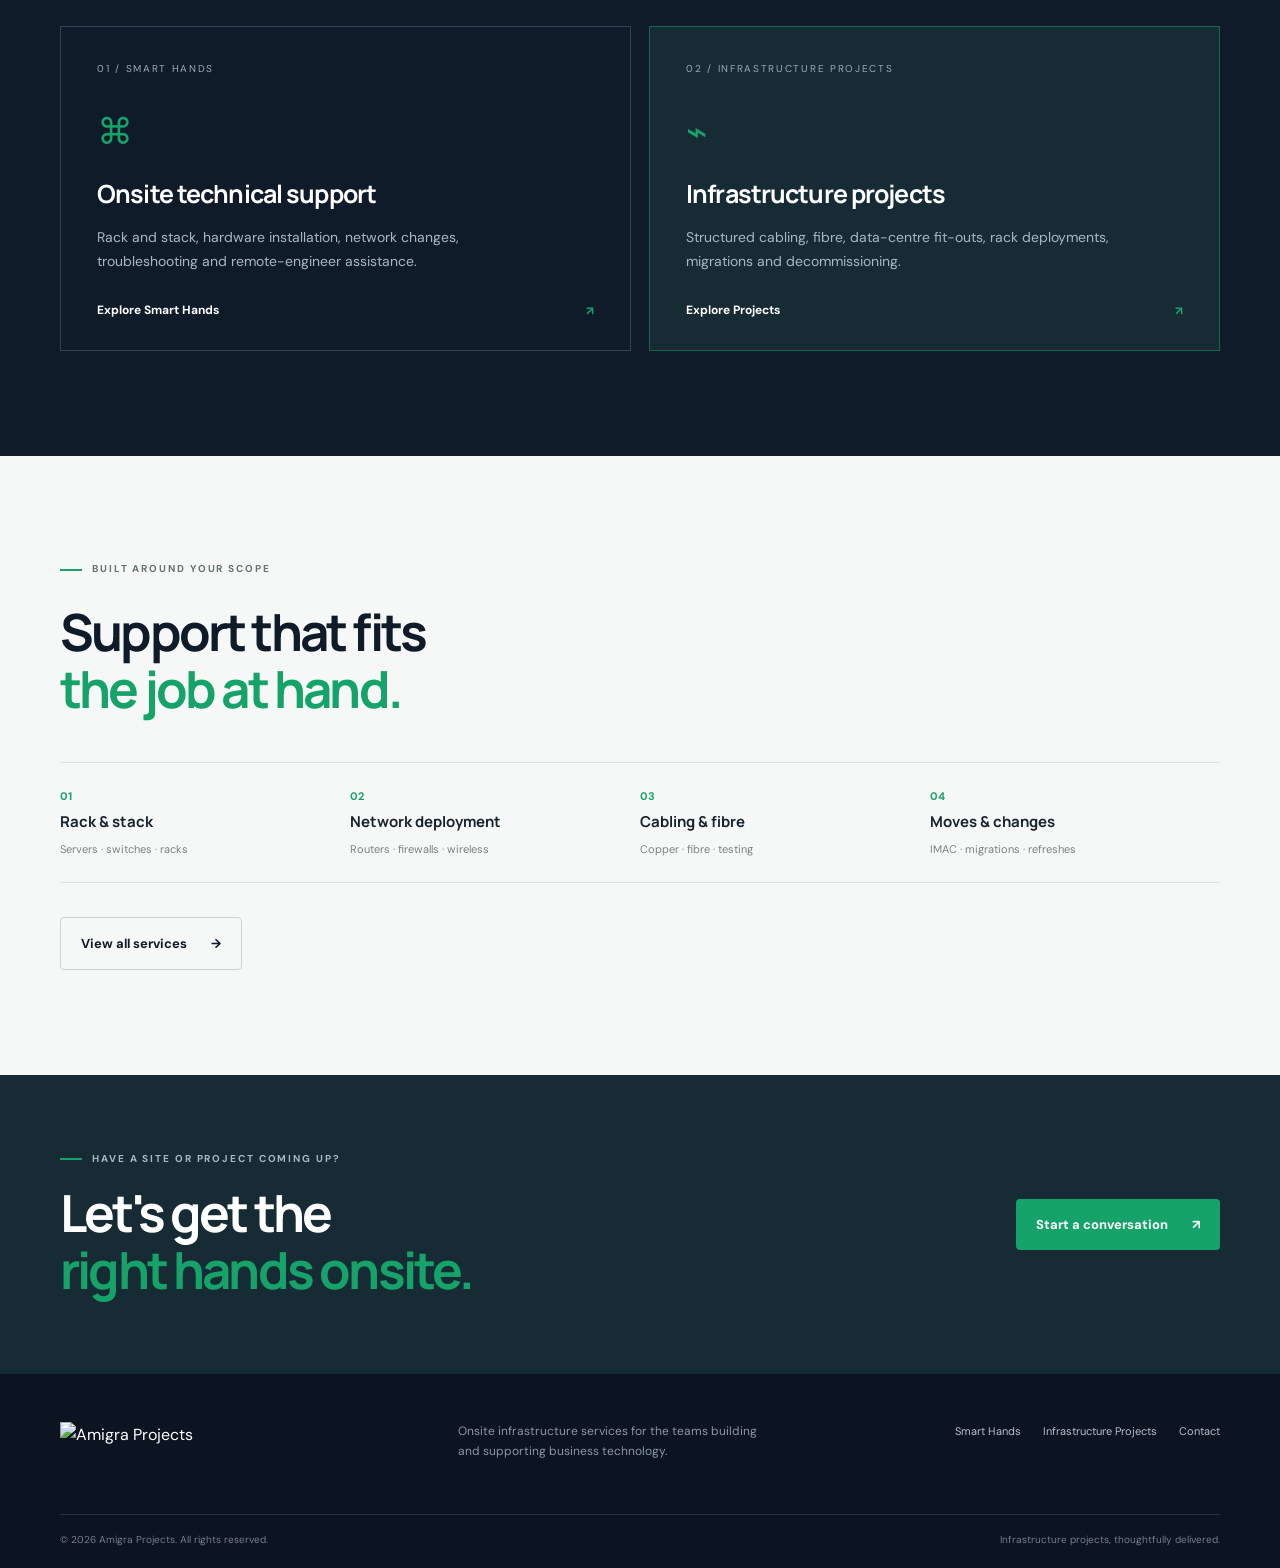
==== commit ca32ab51: "Custom domain amigra.com.au + SEO basics (sitemap, robots, canonical, share tags) Co-Authored-By: Cl" ====
--- a/index.html
+++ b/index.html
@@ -4,10 +4,10 @@
 <meta charset="utf-8"><meta name="viewport" content="width=device-width,initial-scale=1">
 <title>Smart Hands by Amigra | Onsite IT Infrastructure Services</title>
 <meta name="description" content="Reliable onsite IT infrastructure support across Sydney, Australia and New Zealand. Smart Hands, rack and stack, network deployments and Amigra Projects cabling services.">
-<meta name="theme-color" content="#101b2a">
-<meta property="og:title" content="Smart Hands by Amigra"><meta property="og:description" content="Onsite infrastructure support and project delivery for IT teams across Australia and New Zealand."><meta property="og:type" content="website">
+<meta name="theme-color" content="#101b2a"><link rel="canonical" href="https://amigra.com.au/"><meta property="og:type" content="website"><meta property="og:site_name" content="Amigra Projects"><meta property="og:title" content="Smart Hands by Amigra | Onsite IT Infrastructure Services"><meta property="og:description" content="Reliable onsite IT infrastructure support across Sydney, Australia and New Zealand. Smart Hands, rack and stack, network deployments and Amigra Projects cabling services."><meta property="og:url" content="https://amigra.com.au/"><meta property="og:locale" content="en_AU"><meta name="twitter:card" content="summary">
+
 <link rel="icon" href="assets/favicon.svg" type="image/svg+xml"><link rel="stylesheet" href="assets/styles.css"><script defer src="assets/main.js"></script>
-<script type="application/ld+json">{"@context":"https://schema.org","@type":"ProfessionalService","name":"Amigra Projects — Smart Hands & Infrastructure Delivery","areaServed":["Sydney","New South Wales","Australia","New Zealand"],"description":"Onsite IT infrastructure support, data-centre smart hands and structured cabling project services.","telephone":"1300 947 473"}</script>
+<script type="application/ld+json">{"@context":"https://schema.org","@type":"ProfessionalService","name":"Amigra Projects — Smart Hands & Infrastructure Delivery","areaServed":["Sydney","New South Wales","Australia","New Zealand"],"description":"Onsite IT infrastructure support, data-centre smart hands and structured cabling project services.","telephone":"1300 947 473","url":"https://amigra.com.au/"}</script>
 </head><body>
 <div class="top-announcement">ONSITE INFRASTRUCTURE DELIVERY <span>·</span> AUSTRALIA &amp; NEW ZEALAND</div>
 <header class="site-header"><div class="container nav-wrap"><a class="brand" href="index.html" aria-label="Smart Hands by Amigra home"><img class="brand-logo" src="https://static.wixstatic.com/media/4914d1_0ee998f72b7040d1827b56de240fd44d~mv2.png" alt="Amigra Projects"></a><button class="menu-toggle" aria-label="Open menu" aria-expanded="false">☰</button><nav class="nav"><a class="active" href="index.html">Home</a><a href="services.html">Smart Hands</a><a href="projects.html">Infrastructure Projects</a><a href="industries.html">Who we support</a><a href="contact.html" class="nav-cta">Discuss a project <span>↗</span></a></nav></div></header>
--- a/assets/styles.css
+++ b/assets/styles.css
@@ -23,6 +23,6 @@
 @media(max-width:650px){.nav{top:100%}.site-header.scrolled{height:50px}.site-header.scrolled .brand-logo{width:108px;max-height:34px}.site-header.scrolled .nav a{font-size:13px}.site-header.scrolled .nav .nav-cta{padding:13px 15px;font-size:13px}}
 
 /* ---- Home hero: two-tone intro copy ---- */
-.hero .hero-lead-strong{max-width:760px;color:#e6edf2;font-size:clamp(19px,2vw,24px);line-height:1.55;font-weight:400;margin-bottom:16px}
-.hero .hero-sub{max-width:640px;color:#8d9cab;font-size:16px;line-height:1.6;margin:0 0 34px}
-@media(max-width:650px){.hero .hero-lead-strong{font-size:18px}.hero .hero-sub{font-size:15px}}
+.hero .hero-lead-strong{max-width:580px;color:#dfe7ee;font-size:17.5px;line-height:1.55;font-weight:400;letter-spacing:-.01em;margin-bottom:10px}
+.hero .hero-sub{max-width:520px;color:#7f8fa1;font-size:14.5px;line-height:1.6;font-weight:400;margin:0 0 32px}
+@media(max-width:650px){.hero .hero-lead-strong{font-size:16px}.hero .hero-sub{font-size:14px}}
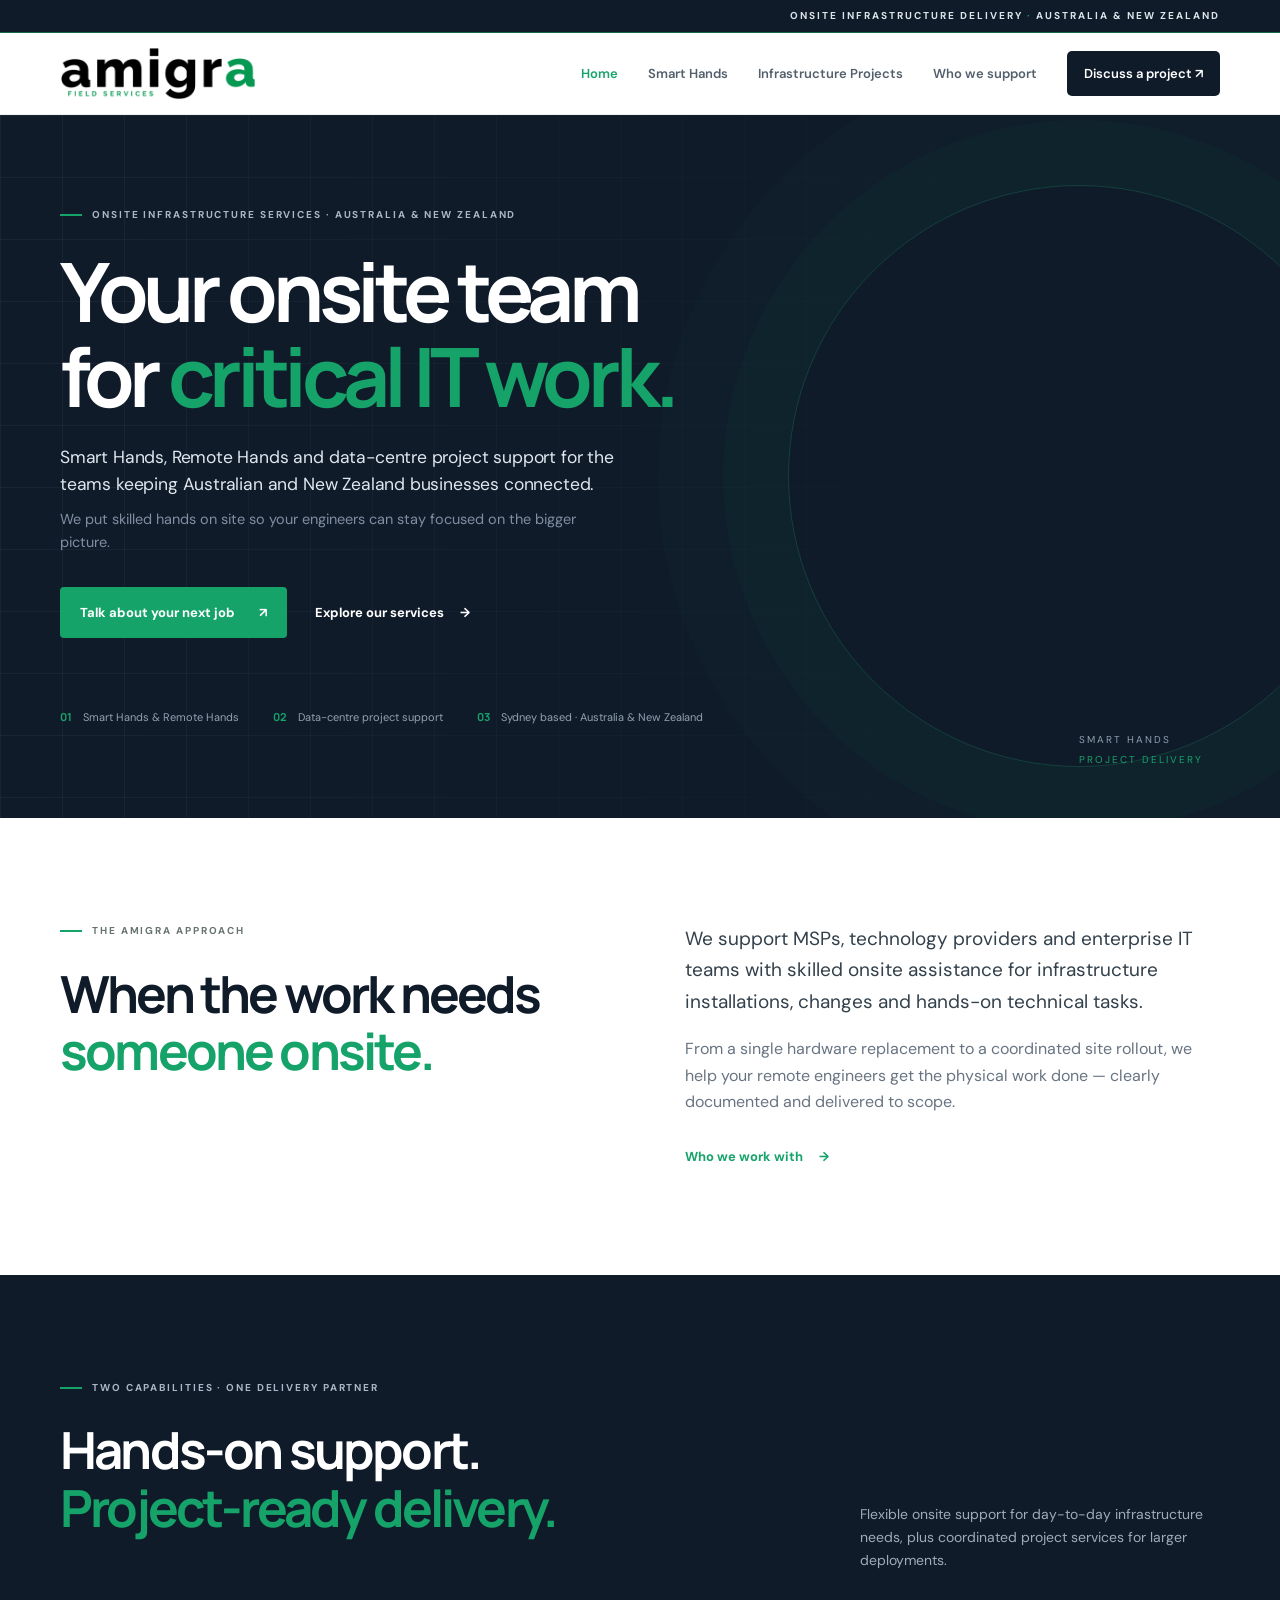
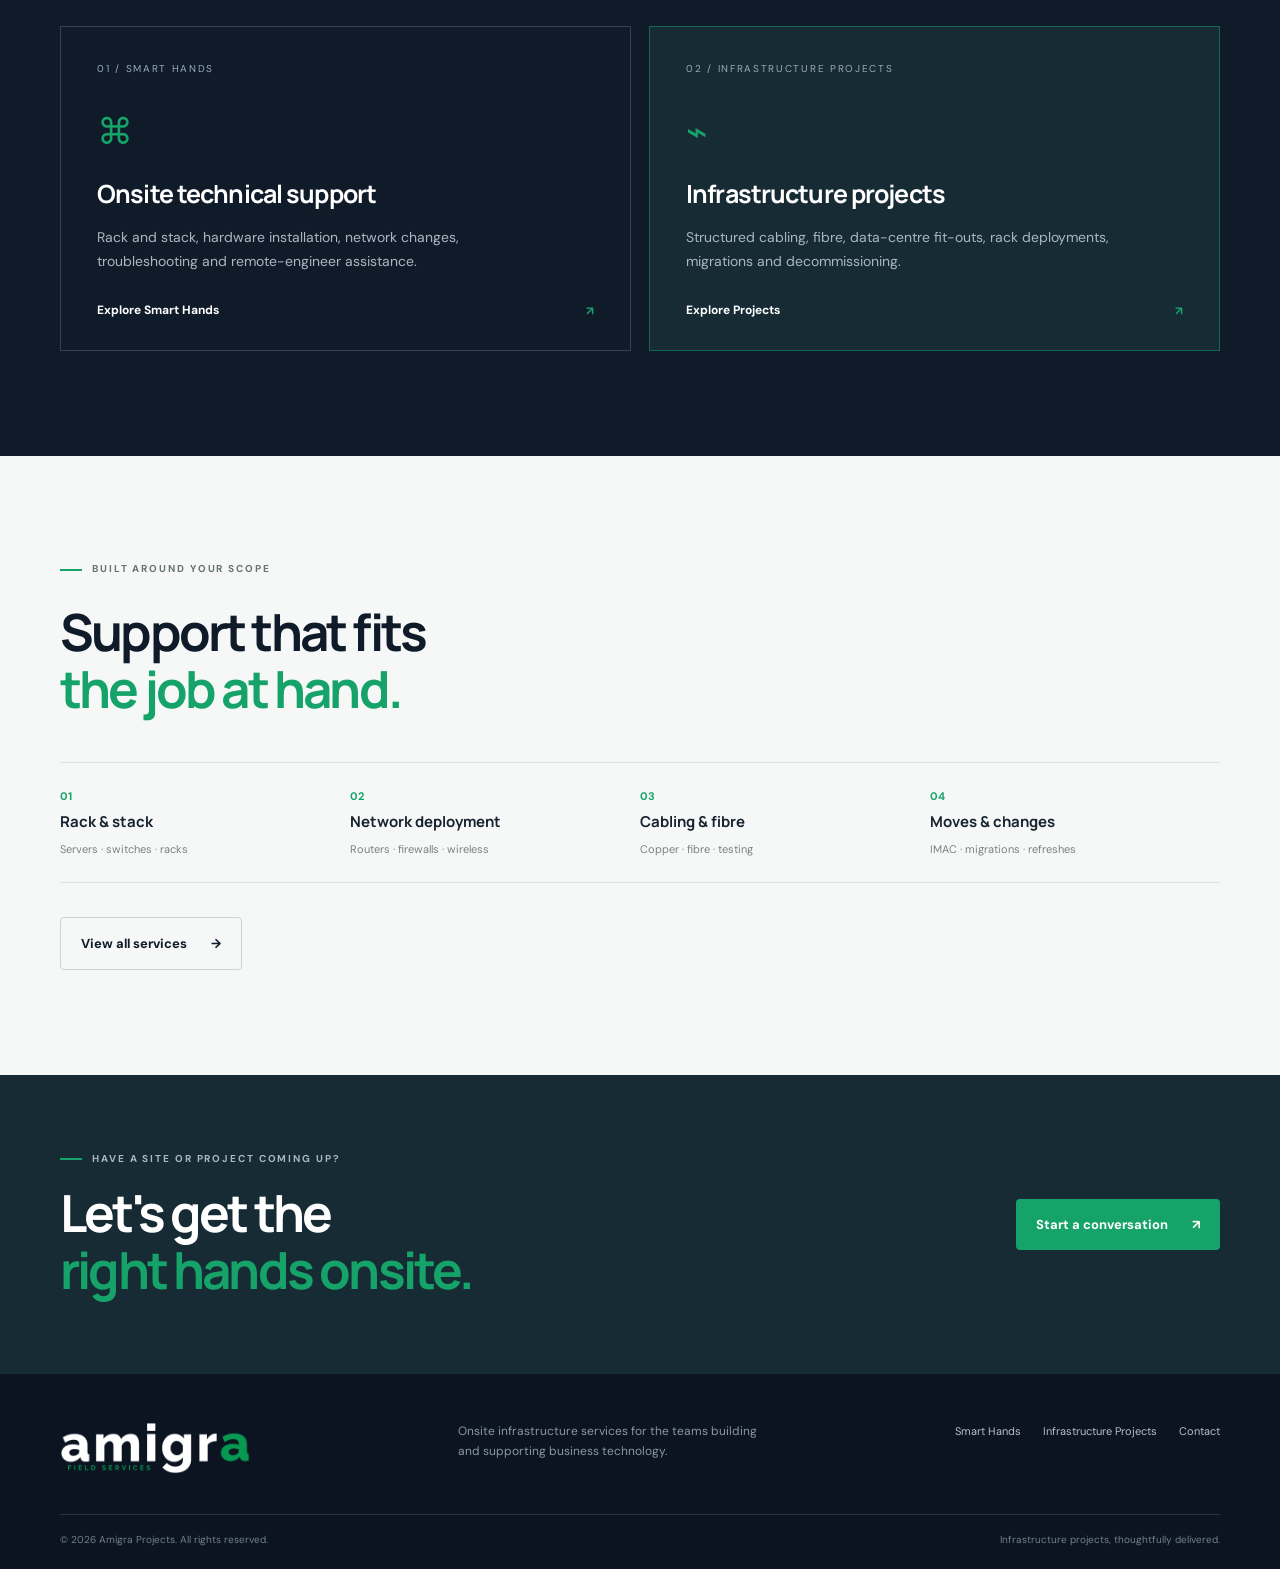
==== commit a692568c: "New Amigra Field Services logos (transparent, HD) in header and footer Co-Authored-By: Claude Opus 5" ====
--- a/index.html
+++ b/index.html
@@ -10,12 +10,12 @@
 <script type="application/ld+json">{"@context":"https://schema.org","@type":"ProfessionalService","name":"Amigra Projects — Smart Hands & Infrastructure Delivery","areaServed":["Sydney","New South Wales","Australia","New Zealand"],"description":"Onsite IT infrastructure support, data-centre smart hands and structured cabling project services.","telephone":"1300 947 473","url":"https://amigra.com.au/"}</script>
 </head><body>
 <div class="top-announcement">ONSITE INFRASTRUCTURE DELIVERY <span>·</span> AUSTRALIA &amp; NEW ZEALAND</div>
-<header class="site-header"><div class="container nav-wrap"><a class="brand" href="index.html" aria-label="Smart Hands by Amigra home"><img class="brand-logo" src="https://static.wixstatic.com/media/4914d1_0ee998f72b7040d1827b56de240fd44d~mv2.png" alt="Amigra Projects"></a><button class="menu-toggle" aria-label="Open menu" aria-expanded="false">☰</button><nav class="nav"><a class="active" href="index.html">Home</a><a href="services.html">Smart Hands</a><a href="projects.html">Infrastructure Projects</a><a href="industries.html">Who we support</a><a href="contact.html" class="nav-cta">Discuss a project <span>↗</span></a></nav></div></header>
+<header class="site-header"><div class="container nav-wrap"><a class="brand" href="index.html" aria-label="Smart Hands by Amigra home"><img class="brand-logo" src="assets/logo-header.png" alt="Amigra Field Services" width="1696" height="464"></a><button class="menu-toggle" aria-label="Open menu" aria-expanded="false">☰</button><nav class="nav"><a class="active" href="index.html">Home</a><a href="services.html">Smart Hands</a><a href="projects.html">Infrastructure Projects</a><a href="industries.html">Who we support</a><a href="contact.html" class="nav-cta">Discuss a project <span>↗</span></a></nav></div></header>
 <main>
 <section class="hero"><div class="hero-grid"></div><div class="container hero-inner"><div class="eyebrow"><i></i> ONSITE INFRASTRUCTURE SERVICES · AUSTRALIA &amp; NEW ZEALAND</div><h1>Your onsite team<br>for <em>critical IT work.</em></h1><p class="hero-lead hero-lead-strong">Smart Hands, Remote Hands and data-centre project support for the teams keeping Australian and New Zealand businesses connected.</p><p class="hero-sub">We put skilled hands on site so your engineers can stay focused on the bigger picture.</p><div class="hero-actions"><a class="btn btn-green" href="contact.html">Talk about your next job <span>↗</span></a><a class="text-link light-link" href="services.html">Explore our services <span>→</span></a></div><div class="hero-proof"><span><b>01</b> Smart Hands &amp; Remote Hands</span><span><b>02</b> Data-centre project support</span><span><b>03</b> Sydney based · Australia &amp; New Zealand</span></div></div><div class="hero-side-note">SMART HANDS<br><span>PROJECT DELIVERY</span></div></section>
 <section class="intro section"><div class="container split"><div><div class="eyebrow dark"><i></i> THE AMIGRA APPROACH</div><h2>When the work needs<br><em>someone onsite.</em></h2></div><div class="intro-copy"><p class="large">We support MSPs, technology providers and enterprise IT teams with skilled onsite assistance for infrastructure installations, changes and hands-on technical tasks.</p><p>From a single hardware replacement to a coordinated site rollout, we help your remote engineers get the physical work done — clearly documented and delivered to scope.</p><a class="text-link" href="industries.html">Who we work with <span>→</span></a></div></div></section>
 <section class="dark-section section"><div class="container"><div class="section-head"><div><div class="eyebrow"><i></i> TWO CAPABILITIES · ONE DELIVERY PARTNER</div><h2>Hands-on support.<br><em>Project-ready delivery.</em></h2></div><p>Flexible onsite support for day-to-day infrastructure needs, plus coordinated project services for larger deployments.</p></div><div class="cap-grid"><a class="cap-card" href="services.html"><div class="cap-no">01 / SMART HANDS</div><div class="cap-icon">⌘</div><h3>Onsite technical support</h3><p>Rack and stack, hardware installation, network changes, troubleshooting and remote-engineer assistance.</p><span class="card-link">Explore Smart Hands <b>↗</b></span></a><a class="cap-card featured" href="projects.html"><div class="cap-no">02 / INFRASTRUCTURE PROJECTS</div><div class="cap-icon">⌁</div><h3>Infrastructure projects</h3><p>Structured cabling, fibre, data-centre fit-outs, rack deployments, migrations and decommissioning.</p><span class="card-link">Explore Projects <b>↗</b></span></a></div></div></section>
 <section class="services-strip section"><div class="container"><div class="eyebrow dark"><i></i> BUILT AROUND YOUR SCOPE</div><h2>Support that fits<br><em>the job at hand.</em></h2><div class="service-list"><div><span>01</span><b>Rack &amp; stack</b><small>Servers · switches · racks</small></div><div><span>02</span><b>Network deployment</b><small>Routers · firewalls · wireless</small></div><div><span>03</span><b>Cabling &amp; fibre</b><small>Copper · fibre · testing</small></div><div><span>04</span><b>Moves &amp; changes</b><small>IMAC · migrations · refreshes</small></div></div><a class="btn btn-outline" href="services.html">View all services <span>→</span></a></div></section>
 <section class="cta-band"><div class="container cta-inner"><div><div class="eyebrow"><i></i> HAVE A SITE OR PROJECT COMING UP?</div><h2>Let's get the<br><em>right hands onsite.</em></h2></div><a class="btn btn-green" href="contact.html">Start a conversation <span>↗</span></a></div></section>
-</main><footer class="footer"><div class="container footer-top"><a class="brand footer-brand" href="index.html"><img class="brand-logo footer-logo" src="https://static.wixstatic.com/media/4914d1_bea591e309a84edfba196f9904a53288~mv2.png" alt="Amigra Projects"></a><p>Onsite infrastructure services for the teams building and supporting business technology.</p><div class="footer-links"><a href="services.html">Smart Hands</a><a href="projects.html">Infrastructure Projects</a><a href="contact.html">Contact</a></div></div><div class="container footer-bottom"><span>© <span data-year></span> Amigra Projects. All rights reserved.</span><span>Infrastructure projects, thoughtfully delivered.</span></div></footer>
+</main><footer class="footer"><div class="container footer-top"><a class="brand footer-brand" href="index.html"><img class="brand-logo footer-logo" src="assets/logo-footer.png" alt="Amigra Field Services" width="1696" height="464"></a><p>Onsite infrastructure services for the teams building and supporting business technology.</p><div class="footer-links"><a href="services.html">Smart Hands</a><a href="projects.html">Infrastructure Projects</a><a href="contact.html">Contact</a></div></div><div class="container footer-bottom"><span>© <span data-year></span> Amigra Projects. All rights reserved.</span><span>Infrastructure projects, thoughtfully delivered.</span></div></footer>
 </body></html>
--- a/assets/styles.css
+++ b/assets/styles.css
@@ -26,3 +26,9 @@
 .hero .hero-lead-strong{max-width:580px;color:#dfe7ee;font-size:17.5px;line-height:1.55;font-weight:400;letter-spacing:-.01em;margin-bottom:10px}
 .hero .hero-sub{max-width:520px;color:#7f8fa1;font-size:14.5px;line-height:1.6;font-weight:400;margin:0 0 32px}
 @media(max-width:650px){.hero .hero-lead-strong{font-size:16px}.hero .hero-sub{font-size:14px}}
+
+/* ---- Amigra Field Services logo sizing ---- */
+.site-header .brand-logo{width:196px;max-height:56px}
+.site-header.scrolled .brand-logo{width:150px;max-height:42px}
+.footer-brand .footer-logo{width:190px;max-height:56px}
+@media(max-width:650px){.site-header .brand-logo{width:160px}.site-header.scrolled .brand-logo{width:130px;max-height:36px}}
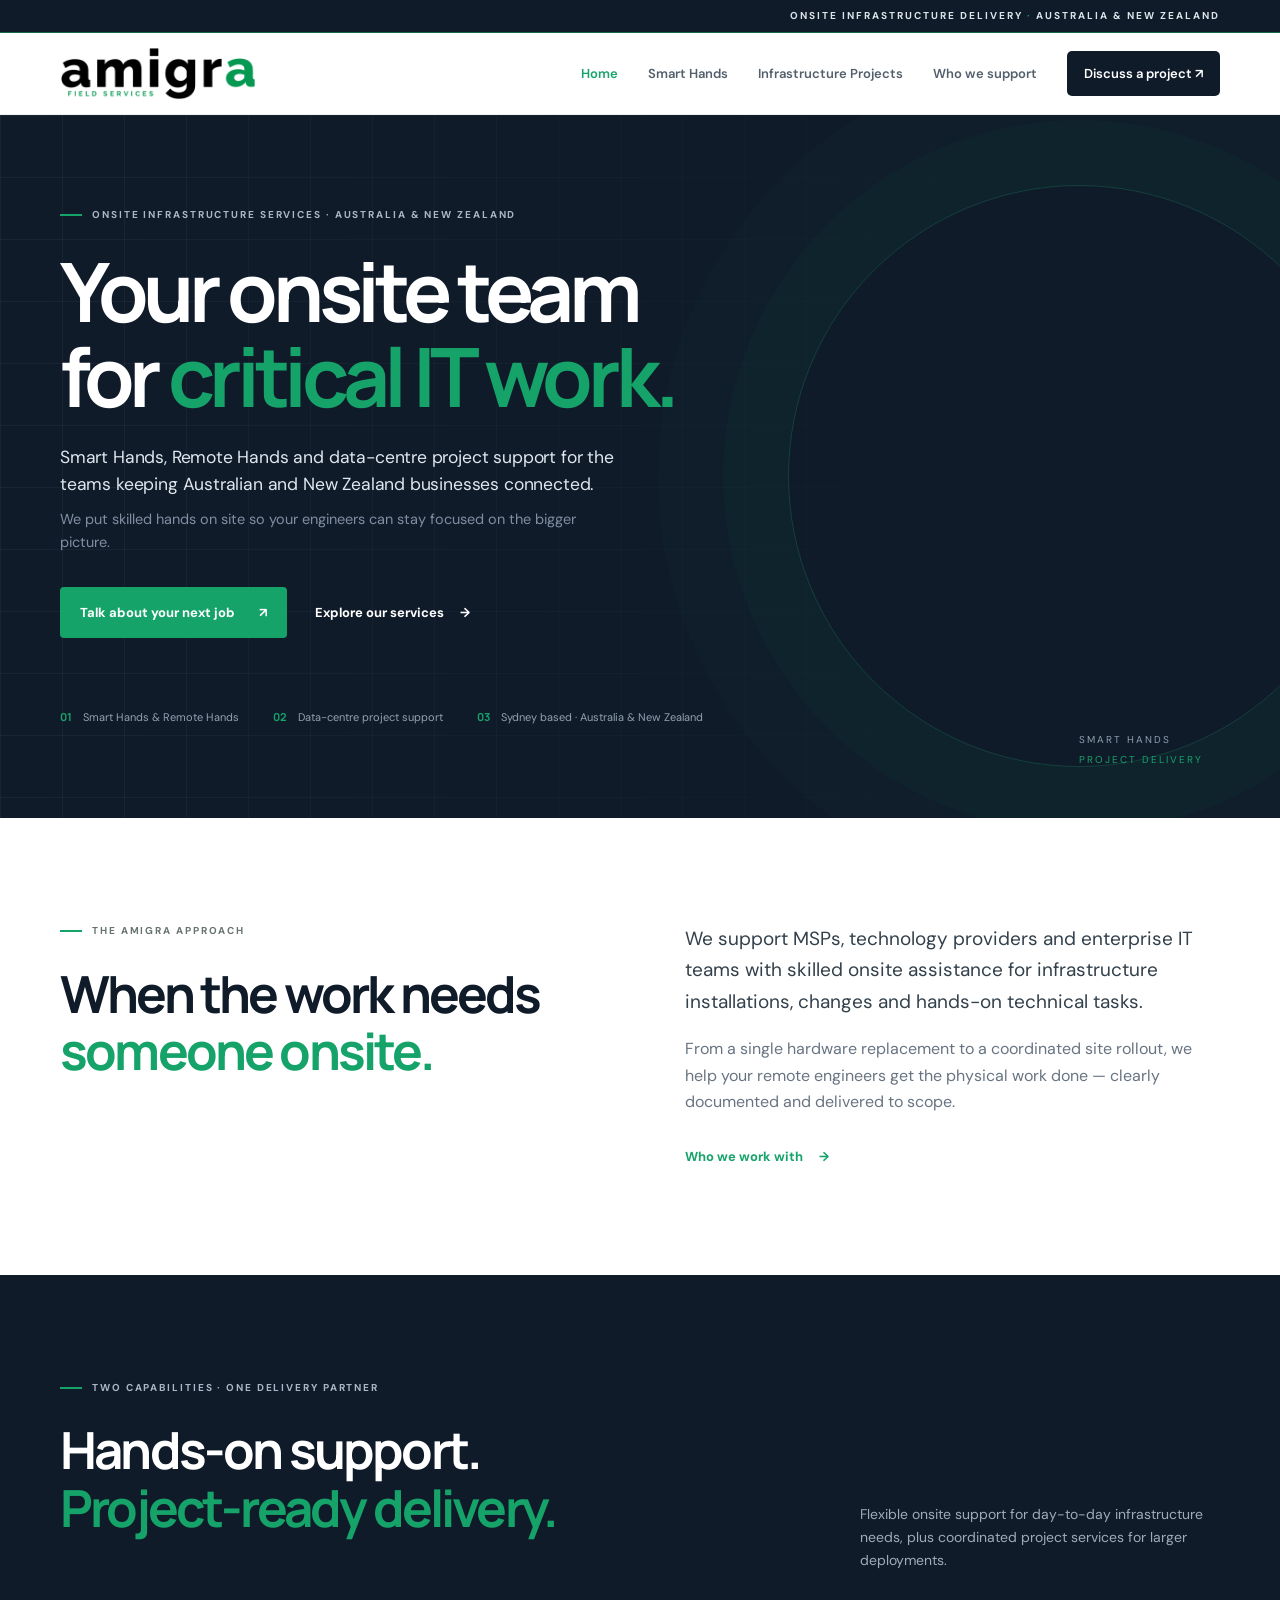
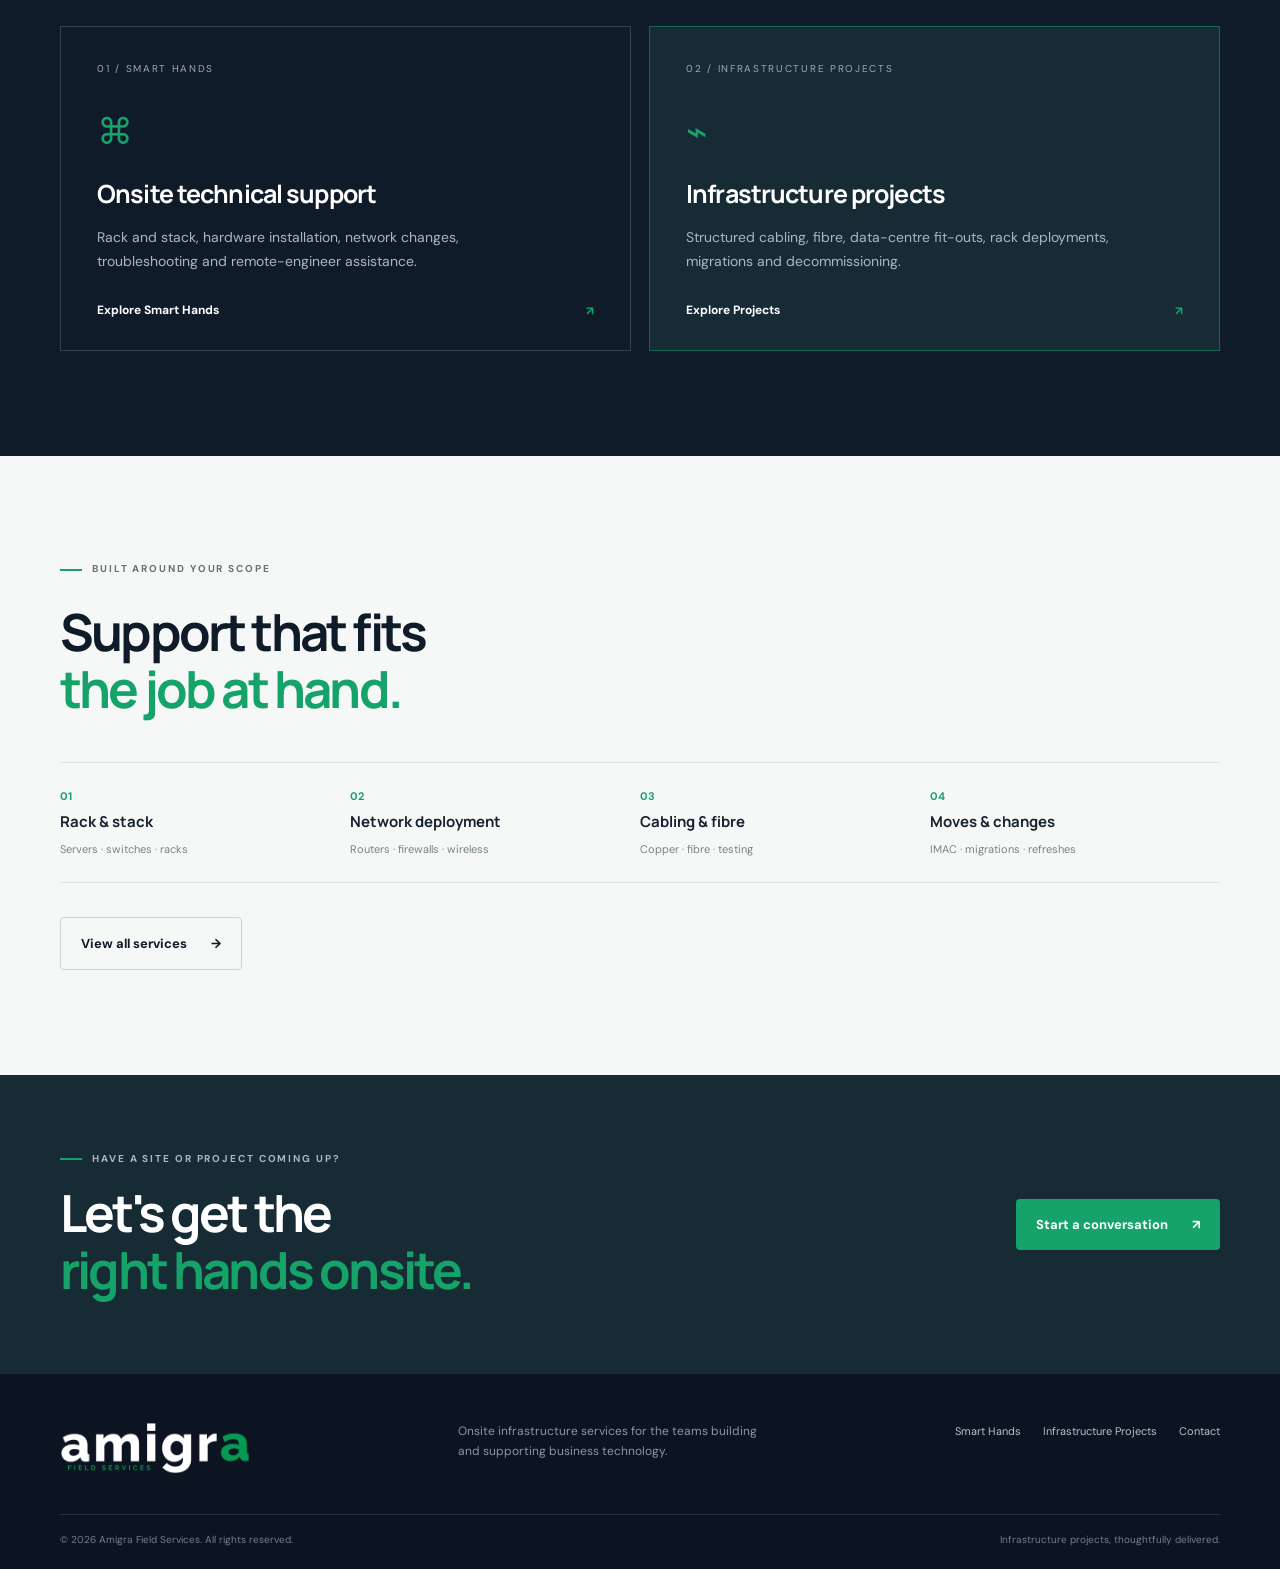
==== commit 0e7b69c1: "Rebrand site text to Amigra Field Services Co-Authored-By: Claude Opus 5.5 <noreply@anthropic.com> C" ====
--- a/index.html
+++ b/index.html
@@ -2,20 +2,20 @@
 <html lang="en-AU">
 <head>
 <meta charset="utf-8"><meta name="viewport" content="width=device-width,initial-scale=1">
-<title>Smart Hands by Amigra | Onsite IT Infrastructure Services</title>
-<meta name="description" content="Reliable onsite IT infrastructure support across Sydney, Australia and New Zealand. Smart Hands, rack and stack, network deployments and Amigra Projects cabling services.">
-<meta name="theme-color" content="#101b2a"><link rel="canonical" href="https://amigra.com.au/"><meta property="og:type" content="website"><meta property="og:site_name" content="Amigra Projects"><meta property="og:title" content="Smart Hands by Amigra | Onsite IT Infrastructure Services"><meta property="og:description" content="Reliable onsite IT infrastructure support across Sydney, Australia and New Zealand. Smart Hands, rack and stack, network deployments and Amigra Projects cabling services."><meta property="og:url" content="https://amigra.com.au/"><meta property="og:locale" content="en_AU"><meta name="twitter:card" content="summary">
+<title>Amigra Field Services | Smart Hands &amp; Onsite IT Infrastructure</title>
+<meta name="description" content="Reliable onsite IT infrastructure support across Sydney, Australia and New Zealand. Smart Hands, rack and stack, network deployments and infrastructure project services.">
+<meta name="theme-color" content="#101b2a"><link rel="canonical" href="https://amigra.com.au/"><meta property="og:type" content="website"><meta property="og:site_name" content="Amigra Field Services"><meta property="og:title" content="Amigra Field Services | Smart Hands &amp; Onsite IT Infrastructure"><meta property="og:description" content="Reliable onsite IT infrastructure support across Sydney, Australia and New Zealand. Smart Hands, rack and stack, network deployments and infrastructure project services."><meta property="og:url" content="https://amigra.com.au/"><meta property="og:locale" content="en_AU"><meta name="twitter:card" content="summary">
 
 <link rel="icon" href="assets/favicon.svg" type="image/svg+xml"><link rel="stylesheet" href="assets/styles.css"><script defer src="assets/main.js"></script>
-<script type="application/ld+json">{"@context":"https://schema.org","@type":"ProfessionalService","name":"Amigra Projects — Smart Hands & Infrastructure Delivery","areaServed":["Sydney","New South Wales","Australia","New Zealand"],"description":"Onsite IT infrastructure support, data-centre smart hands and structured cabling project services.","telephone":"1300 947 473","url":"https://amigra.com.au/"}</script>
+<script type="application/ld+json">{"@context":"https://schema.org","@type":"ProfessionalService","name":"Amigra Field Services — Smart Hands & Infrastructure Delivery","areaServed":["Sydney","New South Wales","Australia","New Zealand"],"description":"Onsite IT infrastructure support, data-centre smart hands and structured cabling project services.","telephone":"1300 947 473","url":"https://amigra.com.au/"}</script>
 </head><body>
 <div class="top-announcement">ONSITE INFRASTRUCTURE DELIVERY <span>·</span> AUSTRALIA &amp; NEW ZEALAND</div>
-<header class="site-header"><div class="container nav-wrap"><a class="brand" href="index.html" aria-label="Smart Hands by Amigra home"><img class="brand-logo" src="assets/logo-header.png" alt="Amigra Field Services" width="1696" height="464"></a><button class="menu-toggle" aria-label="Open menu" aria-expanded="false">☰</button><nav class="nav"><a class="active" href="index.html">Home</a><a href="services.html">Smart Hands</a><a href="projects.html">Infrastructure Projects</a><a href="industries.html">Who we support</a><a href="contact.html" class="nav-cta">Discuss a project <span>↗</span></a></nav></div></header>
+<header class="site-header"><div class="container nav-wrap"><a class="brand" href="index.html" aria-label="Amigra Field Services home"><img class="brand-logo" src="assets/logo-header.png" alt="Amigra Field Services" width="1696" height="464"></a><button class="menu-toggle" aria-label="Open menu" aria-expanded="false">☰</button><nav class="nav"><a class="active" href="index.html">Home</a><a href="services.html">Smart Hands</a><a href="projects.html">Infrastructure Projects</a><a href="industries.html">Who we support</a><a href="contact.html" class="nav-cta">Discuss a project <span>↗</span></a></nav></div></header>
 <main>
 <section class="hero"><div class="hero-grid"></div><div class="container hero-inner"><div class="eyebrow"><i></i> ONSITE INFRASTRUCTURE SERVICES · AUSTRALIA &amp; NEW ZEALAND</div><h1>Your onsite team<br>for <em>critical IT work.</em></h1><p class="hero-lead hero-lead-strong">Smart Hands, Remote Hands and data-centre project support for the teams keeping Australian and New Zealand businesses connected.</p><p class="hero-sub">We put skilled hands on site so your engineers can stay focused on the bigger picture.</p><div class="hero-actions"><a class="btn btn-green" href="contact.html">Talk about your next job <span>↗</span></a><a class="text-link light-link" href="services.html">Explore our services <span>→</span></a></div><div class="hero-proof"><span><b>01</b> Smart Hands &amp; Remote Hands</span><span><b>02</b> Data-centre project support</span><span><b>03</b> Sydney based · Australia &amp; New Zealand</span></div></div><div class="hero-side-note">SMART HANDS<br><span>PROJECT DELIVERY</span></div></section>
 <section class="intro section"><div class="container split"><div><div class="eyebrow dark"><i></i> THE AMIGRA APPROACH</div><h2>When the work needs<br><em>someone onsite.</em></h2></div><div class="intro-copy"><p class="large">We support MSPs, technology providers and enterprise IT teams with skilled onsite assistance for infrastructure installations, changes and hands-on technical tasks.</p><p>From a single hardware replacement to a coordinated site rollout, we help your remote engineers get the physical work done — clearly documented and delivered to scope.</p><a class="text-link" href="industries.html">Who we work with <span>→</span></a></div></div></section>
 <section class="dark-section section"><div class="container"><div class="section-head"><div><div class="eyebrow"><i></i> TWO CAPABILITIES · ONE DELIVERY PARTNER</div><h2>Hands-on support.<br><em>Project-ready delivery.</em></h2></div><p>Flexible onsite support for day-to-day infrastructure needs, plus coordinated project services for larger deployments.</p></div><div class="cap-grid"><a class="cap-card" href="services.html"><div class="cap-no">01 / SMART HANDS</div><div class="cap-icon">⌘</div><h3>Onsite technical support</h3><p>Rack and stack, hardware installation, network changes, troubleshooting and remote-engineer assistance.</p><span class="card-link">Explore Smart Hands <b>↗</b></span></a><a class="cap-card featured" href="projects.html"><div class="cap-no">02 / INFRASTRUCTURE PROJECTS</div><div class="cap-icon">⌁</div><h3>Infrastructure projects</h3><p>Structured cabling, fibre, data-centre fit-outs, rack deployments, migrations and decommissioning.</p><span class="card-link">Explore Projects <b>↗</b></span></a></div></div></section>
 <section class="services-strip section"><div class="container"><div class="eyebrow dark"><i></i> BUILT AROUND YOUR SCOPE</div><h2>Support that fits<br><em>the job at hand.</em></h2><div class="service-list"><div><span>01</span><b>Rack &amp; stack</b><small>Servers · switches · racks</small></div><div><span>02</span><b>Network deployment</b><small>Routers · firewalls · wireless</small></div><div><span>03</span><b>Cabling &amp; fibre</b><small>Copper · fibre · testing</small></div><div><span>04</span><b>Moves &amp; changes</b><small>IMAC · migrations · refreshes</small></div></div><a class="btn btn-outline" href="services.html">View all services <span>→</span></a></div></section>
 <section class="cta-band"><div class="container cta-inner"><div><div class="eyebrow"><i></i> HAVE A SITE OR PROJECT COMING UP?</div><h2>Let's get the<br><em>right hands onsite.</em></h2></div><a class="btn btn-green" href="contact.html">Start a conversation <span>↗</span></a></div></section>
-</main><footer class="footer"><div class="container footer-top"><a class="brand footer-brand" href="index.html"><img class="brand-logo footer-logo" src="assets/logo-footer.png" alt="Amigra Field Services" width="1696" height="464"></a><p>Onsite infrastructure services for the teams building and supporting business technology.</p><div class="footer-links"><a href="services.html">Smart Hands</a><a href="projects.html">Infrastructure Projects</a><a href="contact.html">Contact</a></div></div><div class="container footer-bottom"><span>© <span data-year></span> Amigra Projects. All rights reserved.</span><span>Infrastructure projects, thoughtfully delivered.</span></div></footer>
+</main><footer class="footer"><div class="container footer-top"><a class="brand footer-brand" href="index.html"><img class="brand-logo footer-logo" src="assets/logo-footer.png" alt="Amigra Field Services" width="1696" height="464"></a><p>Onsite infrastructure services for the teams building and supporting business technology.</p><div class="footer-links"><a href="services.html">Smart Hands</a><a href="projects.html">Infrastructure Projects</a><a href="contact.html">Contact</a></div></div><div class="container footer-bottom"><span>© <span data-year></span> Amigra Field Services. All rights reserved.</span><span>Infrastructure projects, thoughtfully delivered.</span></div></footer>
 </body></html>
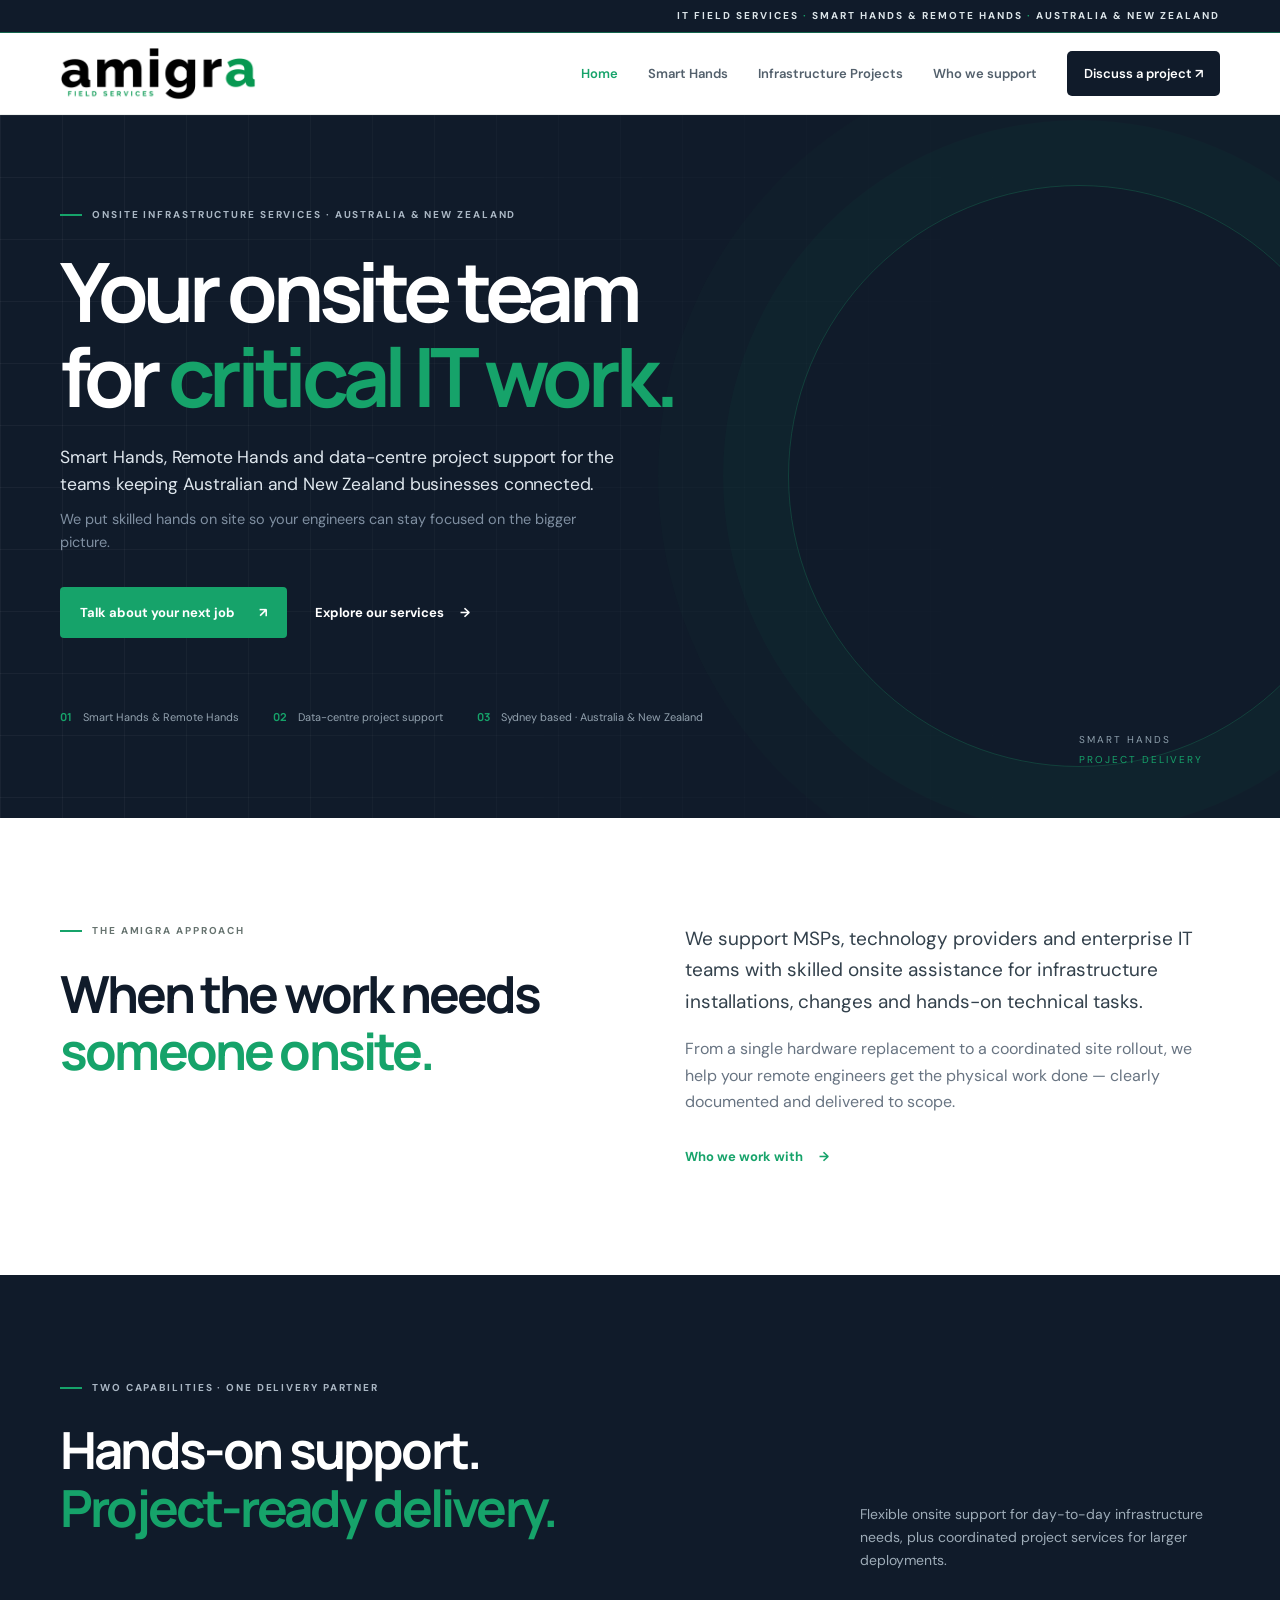
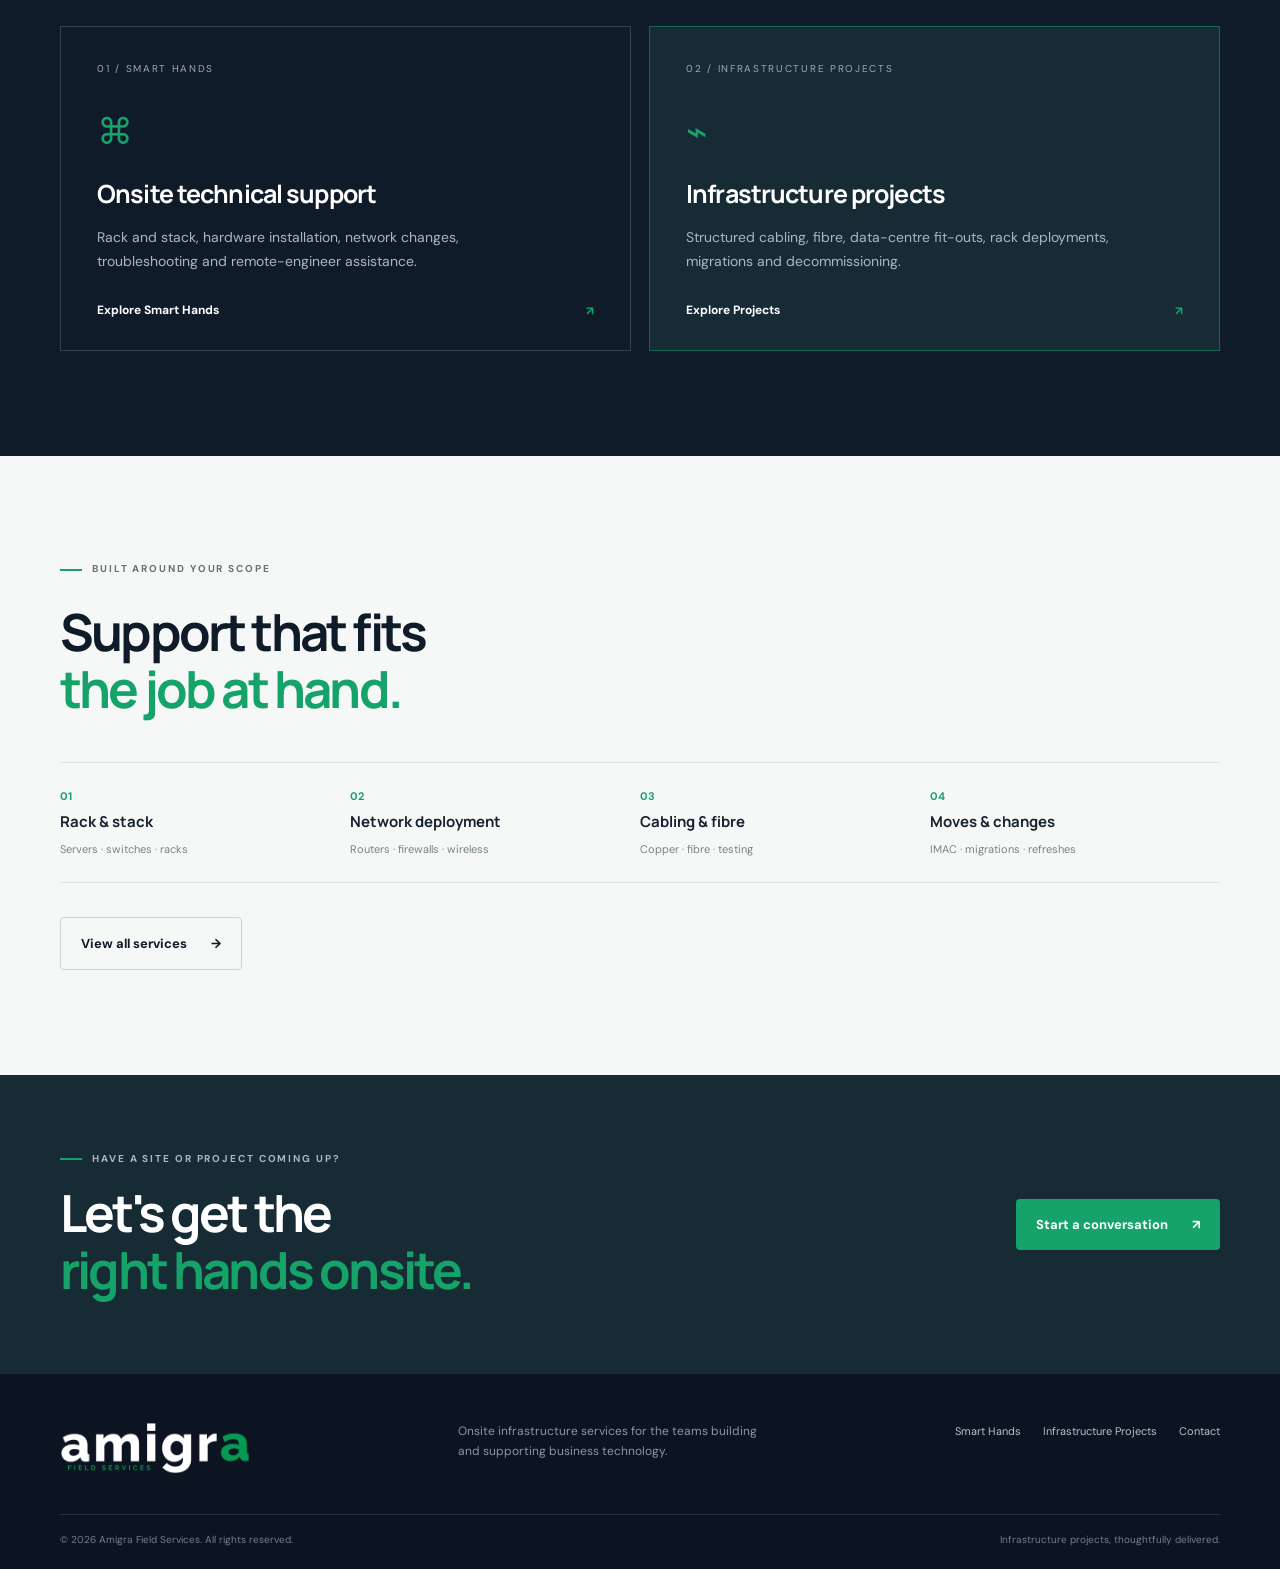
==== commit a3ca037c: "Top bar: IT Field Services messaging Co-Authored-By: Claude Opus 5.5 <noreply@anthropic.com> Claude-" ====
--- a/index.html
+++ b/index.html
@@ -9,7 +9,7 @@
 <link rel="icon" href="assets/favicon.svg" type="image/svg+xml"><link rel="stylesheet" href="assets/styles.css"><script defer src="assets/main.js"></script>
 <script type="application/ld+json">{"@context":"https://schema.org","@type":"ProfessionalService","name":"Amigra Field Services — Smart Hands & Infrastructure Delivery","areaServed":["Sydney","New South Wales","Australia","New Zealand"],"description":"Onsite IT infrastructure support, data-centre smart hands and structured cabling project services.","telephone":"1300 947 473","url":"https://amigra.com.au/"}</script>
 </head><body>
-<div class="top-announcement">ONSITE INFRASTRUCTURE DELIVERY <span>·</span> AUSTRALIA &amp; NEW ZEALAND</div>
+<div class="top-announcement">IT FIELD SERVICES <span>·</span> <b class="ta-mid">SMART HANDS &amp; REMOTE HANDS <span>·</span> </b>AUSTRALIA &amp; NEW ZEALAND</div>
 <header class="site-header"><div class="container nav-wrap"><a class="brand" href="index.html" aria-label="Amigra Field Services home"><img class="brand-logo" src="assets/logo-header.png" alt="Amigra Field Services" width="1696" height="464"></a><button class="menu-toggle" aria-label="Open menu" aria-expanded="false">☰</button><nav class="nav"><a class="active" href="index.html">Home</a><a href="services.html">Smart Hands</a><a href="projects.html">Infrastructure Projects</a><a href="industries.html">Who we support</a><a href="contact.html" class="nav-cta">Discuss a project <span>↗</span></a></nav></div></header>
 <main>
 <section class="hero"><div class="hero-grid"></div><div class="container hero-inner"><div class="eyebrow"><i></i> ONSITE INFRASTRUCTURE SERVICES · AUSTRALIA &amp; NEW ZEALAND</div><h1>Your onsite team<br>for <em>critical IT work.</em></h1><p class="hero-lead hero-lead-strong">Smart Hands, Remote Hands and data-centre project support for the teams keeping Australian and New Zealand businesses connected.</p><p class="hero-sub">We put skilled hands on site so your engineers can stay focused on the bigger picture.</p><div class="hero-actions"><a class="btn btn-green" href="contact.html">Talk about your next job <span>↗</span></a><a class="text-link light-link" href="services.html">Explore our services <span>→</span></a></div><div class="hero-proof"><span><b>01</b> Smart Hands &amp; Remote Hands</span><span><b>02</b> Data-centre project support</span><span><b>03</b> Sydney based · Australia &amp; New Zealand</span></div></div><div class="hero-side-note">SMART HANDS<br><span>PROJECT DELIVERY</span></div></section>
--- a/assets/styles.css
+++ b/assets/styles.css
@@ -32,3 +32,5 @@
 .site-header.scrolled .brand-logo{width:150px;max-height:42px}
 .footer-brand .footer-logo{width:190px;max-height:56px}
 @media(max-width:650px){.site-header .brand-logo{width:160px}.site-header.scrolled .brand-logo{width:130px;max-height:36px}}
+
+.top-announcement b.ta-mid{font:inherit;color:inherit}@media(max-width:650px){.top-announcement b.ta-mid{display:none}}
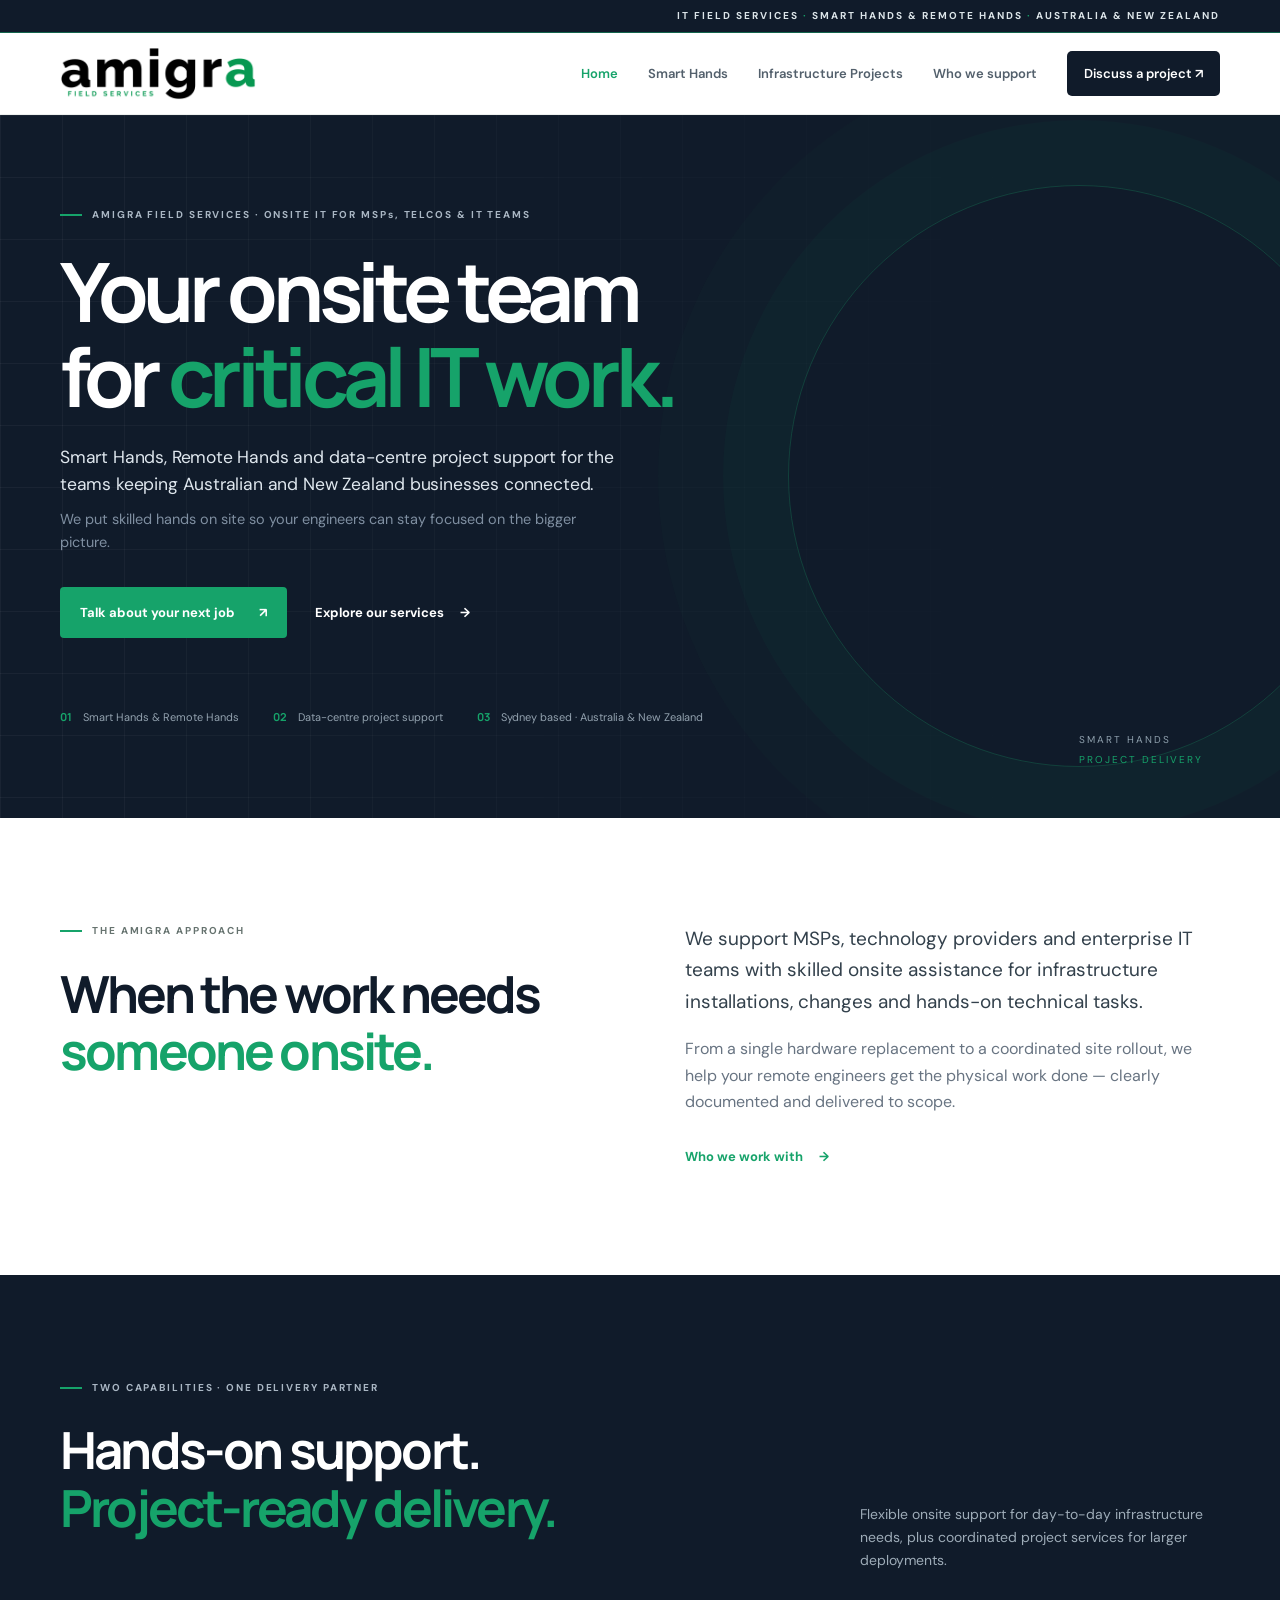
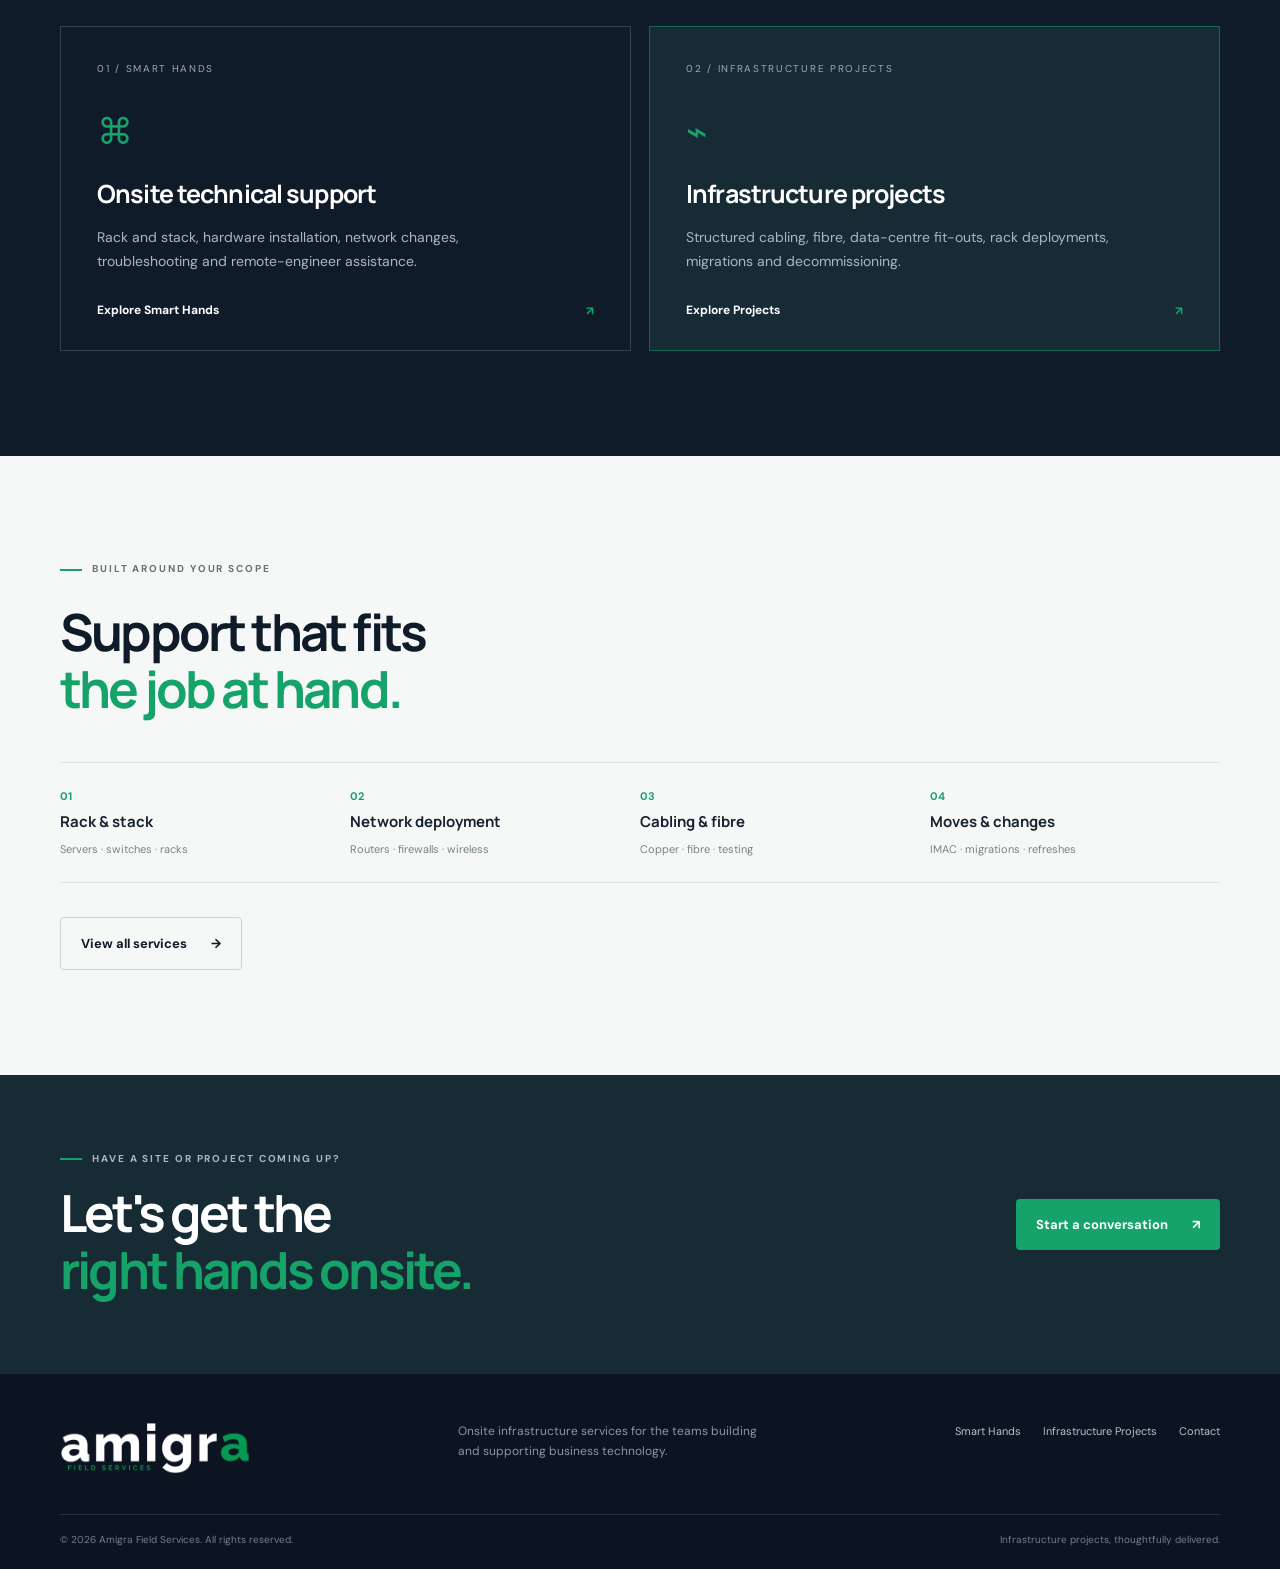
==== commit 4a9adf57: "Home hero eyebrow: Amigra Field Services Co-Authored-By: Claude Opus 5.5 <noreply@anthropic.com> Cla" ====
--- a/index.html
+++ b/index.html
@@ -12,7 +12,7 @@
 <div class="top-announcement">IT FIELD SERVICES <span>·</span> <b class="ta-mid">SMART HANDS &amp; REMOTE HANDS <span>·</span> </b>AUSTRALIA &amp; NEW ZEALAND</div>
 <header class="site-header"><div class="container nav-wrap"><a class="brand" href="index.html" aria-label="Amigra Field Services home"><img class="brand-logo" src="assets/logo-header.png" alt="Amigra Field Services" width="1696" height="464"></a><button class="menu-toggle" aria-label="Open menu" aria-expanded="false">☰</button><nav class="nav"><a class="active" href="index.html">Home</a><a href="services.html">Smart Hands</a><a href="projects.html">Infrastructure Projects</a><a href="industries.html">Who we support</a><a href="contact.html" class="nav-cta">Discuss a project <span>↗</span></a></nav></div></header>
 <main>
-<section class="hero"><div class="hero-grid"></div><div class="container hero-inner"><div class="eyebrow"><i></i> ONSITE INFRASTRUCTURE SERVICES · AUSTRALIA &amp; NEW ZEALAND</div><h1>Your onsite team<br>for <em>critical IT work.</em></h1><p class="hero-lead hero-lead-strong">Smart Hands, Remote Hands and data-centre project support for the teams keeping Australian and New Zealand businesses connected.</p><p class="hero-sub">We put skilled hands on site so your engineers can stay focused on the bigger picture.</p><div class="hero-actions"><a class="btn btn-green" href="contact.html">Talk about your next job <span>↗</span></a><a class="text-link light-link" href="services.html">Explore our services <span>→</span></a></div><div class="hero-proof"><span><b>01</b> Smart Hands &amp; Remote Hands</span><span><b>02</b> Data-centre project support</span><span><b>03</b> Sydney based · Australia &amp; New Zealand</span></div></div><div class="hero-side-note">SMART HANDS<br><span>PROJECT DELIVERY</span></div></section>
+<section class="hero"><div class="hero-grid"></div><div class="container hero-inner"><div class="eyebrow"><i></i> AMIGRA FIELD SERVICES · ONSITE IT FOR MSPs, TELCOS &amp; IT TEAMS</div><h1>Your onsite team<br>for <em>critical IT work.</em></h1><p class="hero-lead hero-lead-strong">Smart Hands, Remote Hands and data-centre project support for the teams keeping Australian and New Zealand businesses connected.</p><p class="hero-sub">We put skilled hands on site so your engineers can stay focused on the bigger picture.</p><div class="hero-actions"><a class="btn btn-green" href="contact.html">Talk about your next job <span>↗</span></a><a class="text-link light-link" href="services.html">Explore our services <span>→</span></a></div><div class="hero-proof"><span><b>01</b> Smart Hands &amp; Remote Hands</span><span><b>02</b> Data-centre project support</span><span><b>03</b> Sydney based · Australia &amp; New Zealand</span></div></div><div class="hero-side-note">SMART HANDS<br><span>PROJECT DELIVERY</span></div></section>
 <section class="intro section"><div class="container split"><div><div class="eyebrow dark"><i></i> THE AMIGRA APPROACH</div><h2>When the work needs<br><em>someone onsite.</em></h2></div><div class="intro-copy"><p class="large">We support MSPs, technology providers and enterprise IT teams with skilled onsite assistance for infrastructure installations, changes and hands-on technical tasks.</p><p>From a single hardware replacement to a coordinated site rollout, we help your remote engineers get the physical work done — clearly documented and delivered to scope.</p><a class="text-link" href="industries.html">Who we work with <span>→</span></a></div></div></section>
 <section class="dark-section section"><div class="container"><div class="section-head"><div><div class="eyebrow"><i></i> TWO CAPABILITIES · ONE DELIVERY PARTNER</div><h2>Hands-on support.<br><em>Project-ready delivery.</em></h2></div><p>Flexible onsite support for day-to-day infrastructure needs, plus coordinated project services for larger deployments.</p></div><div class="cap-grid"><a class="cap-card" href="services.html"><div class="cap-no">01 / SMART HANDS</div><div class="cap-icon">⌘</div><h3>Onsite technical support</h3><p>Rack and stack, hardware installation, network changes, troubleshooting and remote-engineer assistance.</p><span class="card-link">Explore Smart Hands <b>↗</b></span></a><a class="cap-card featured" href="projects.html"><div class="cap-no">02 / INFRASTRUCTURE PROJECTS</div><div class="cap-icon">⌁</div><h3>Infrastructure projects</h3><p>Structured cabling, fibre, data-centre fit-outs, rack deployments, migrations and decommissioning.</p><span class="card-link">Explore Projects <b>↗</b></span></a></div></div></section>
 <section class="services-strip section"><div class="container"><div class="eyebrow dark"><i></i> BUILT AROUND YOUR SCOPE</div><h2>Support that fits<br><em>the job at hand.</em></h2><div class="service-list"><div><span>01</span><b>Rack &amp; stack</b><small>Servers · switches · racks</small></div><div><span>02</span><b>Network deployment</b><small>Routers · firewalls · wireless</small></div><div><span>03</span><b>Cabling &amp; fibre</b><small>Copper · fibre · testing</small></div><div><span>04</span><b>Moves &amp; changes</b><small>IMAC · migrations · refreshes</small></div></div><a class="btn btn-outline" href="services.html">View all services <span>→</span></a></div></section>
